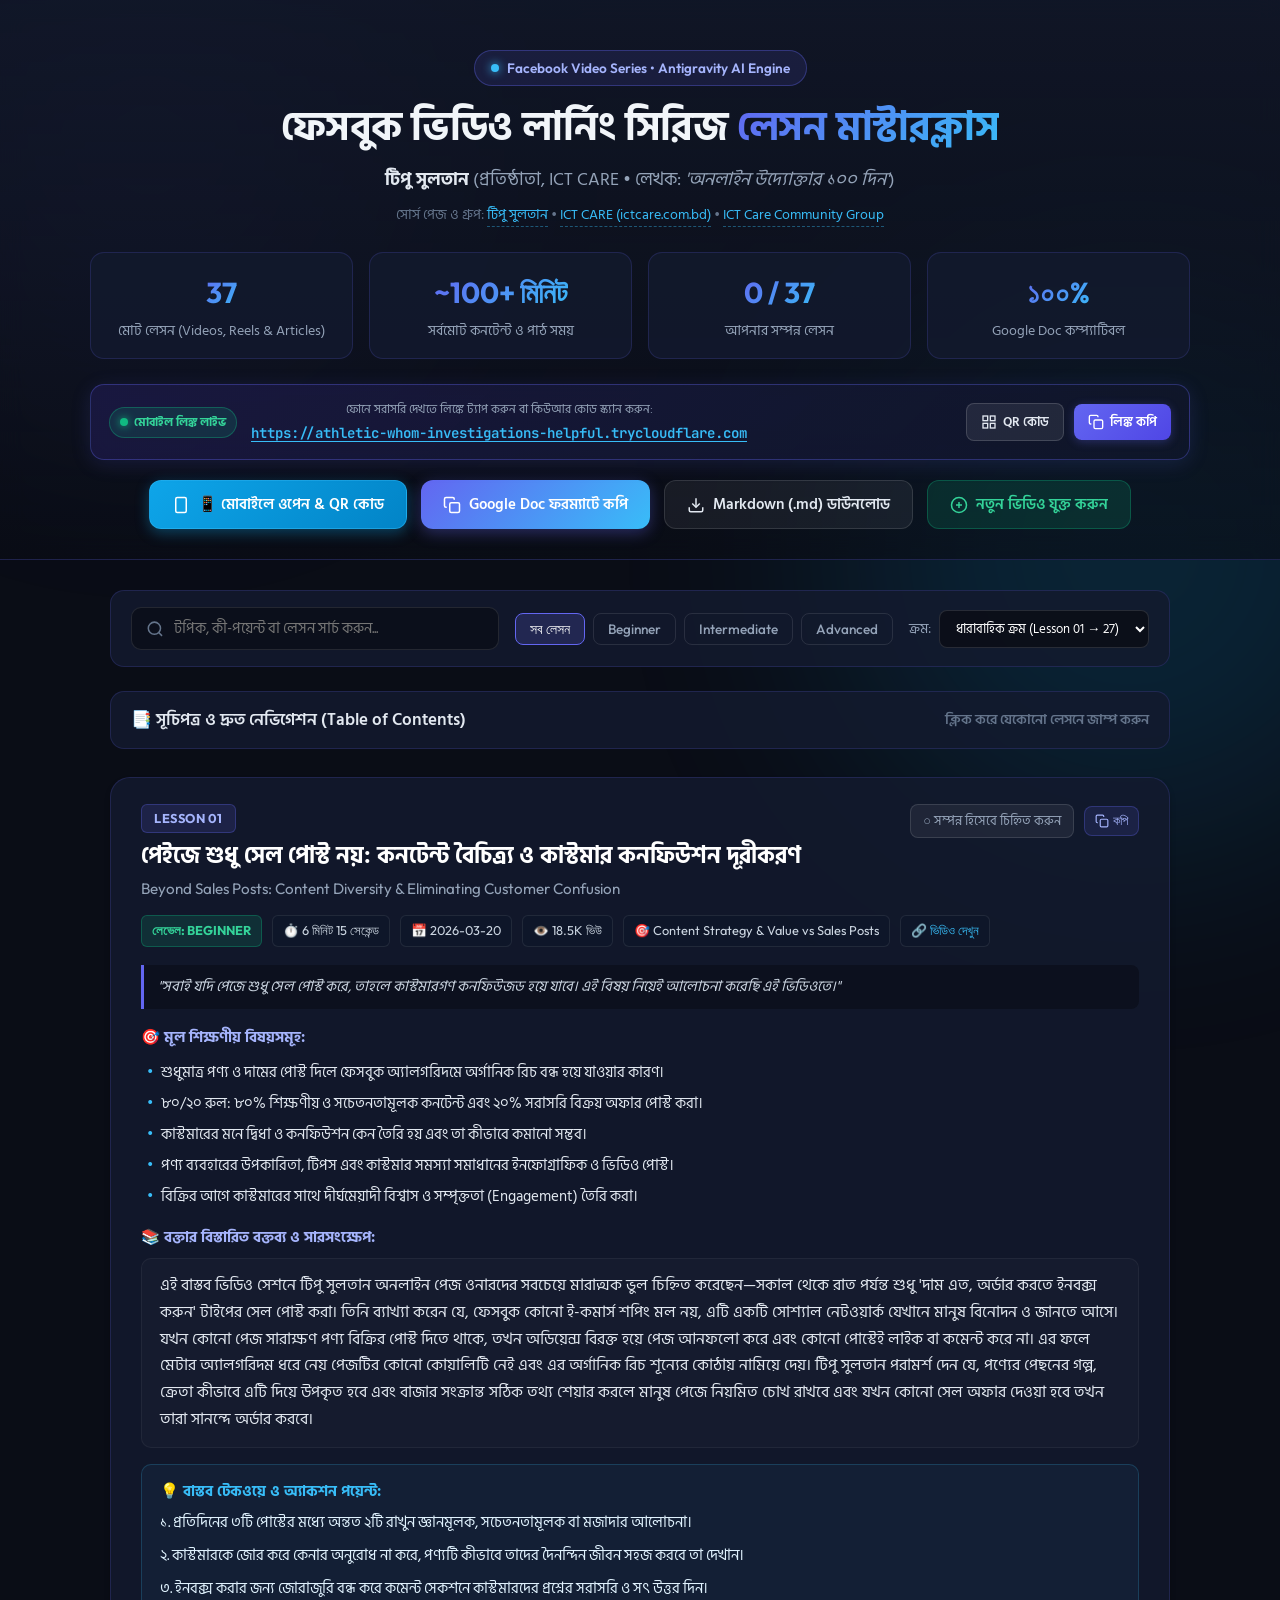
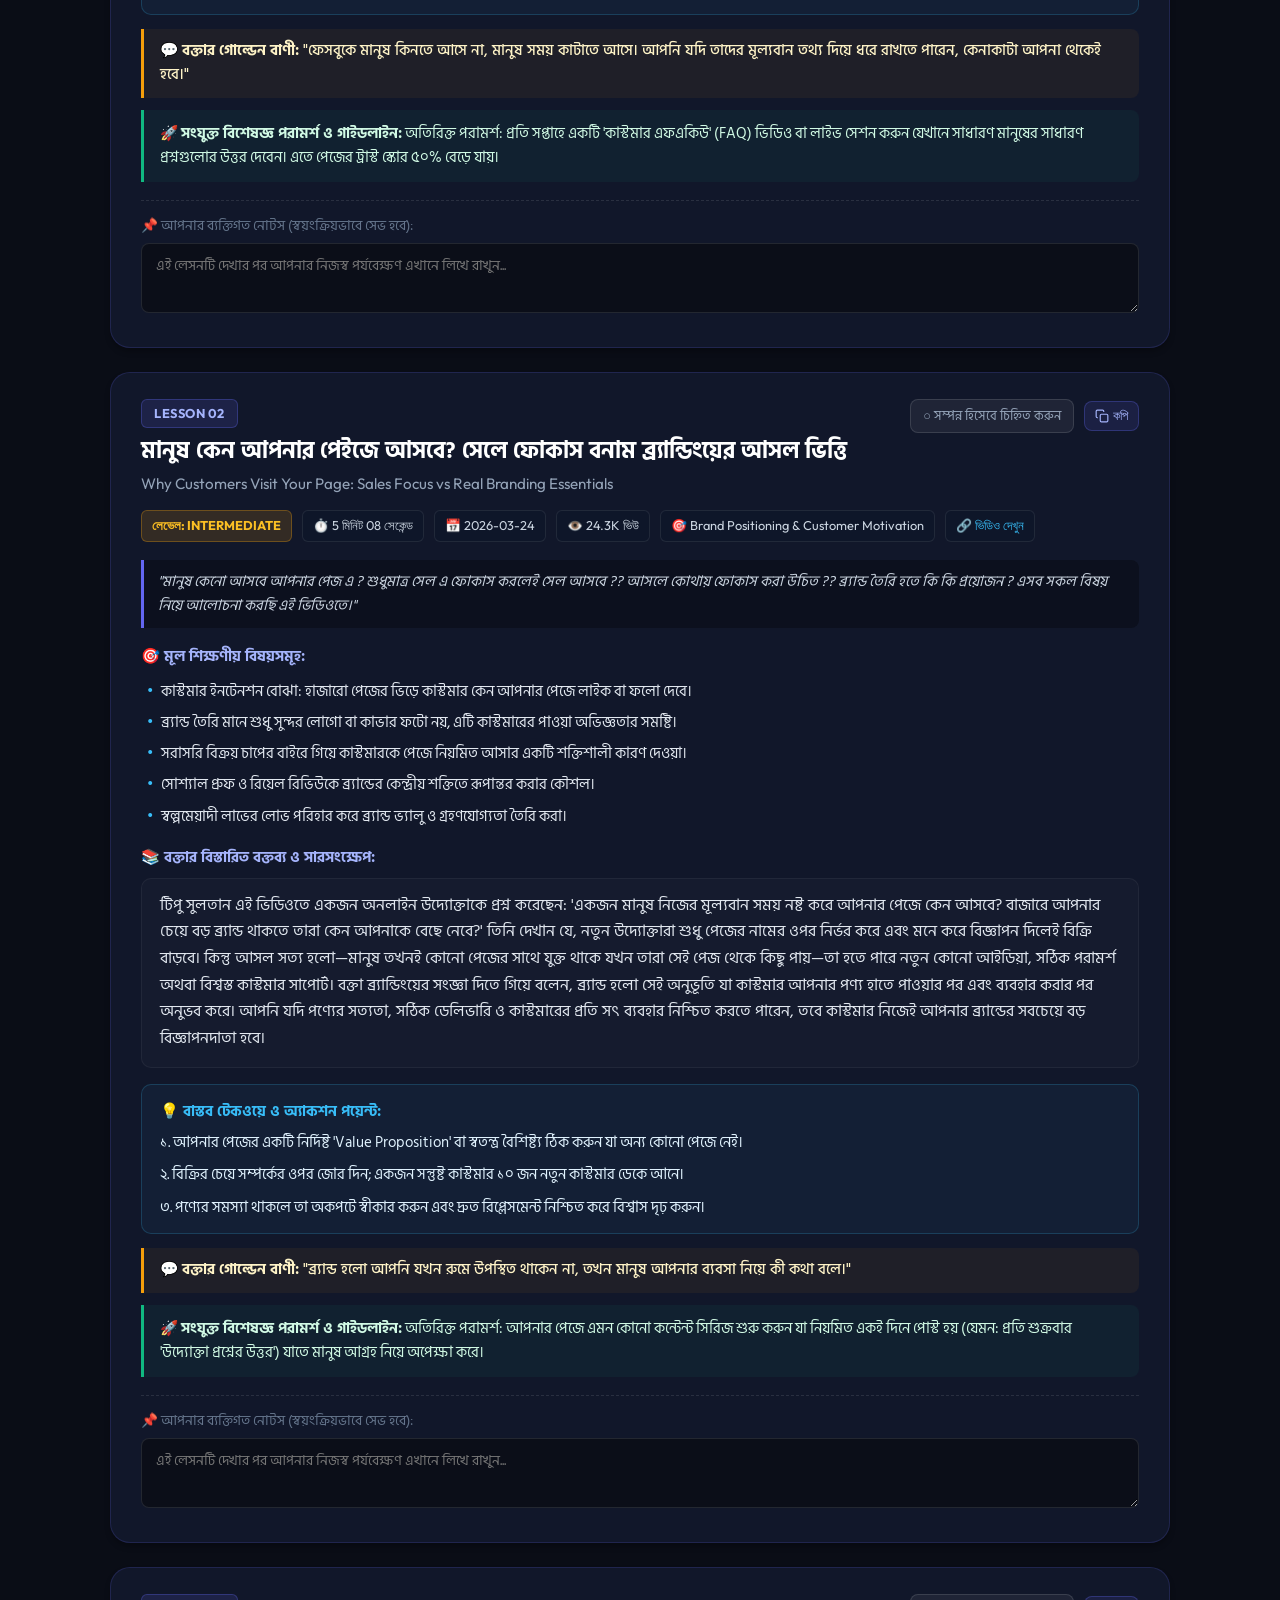
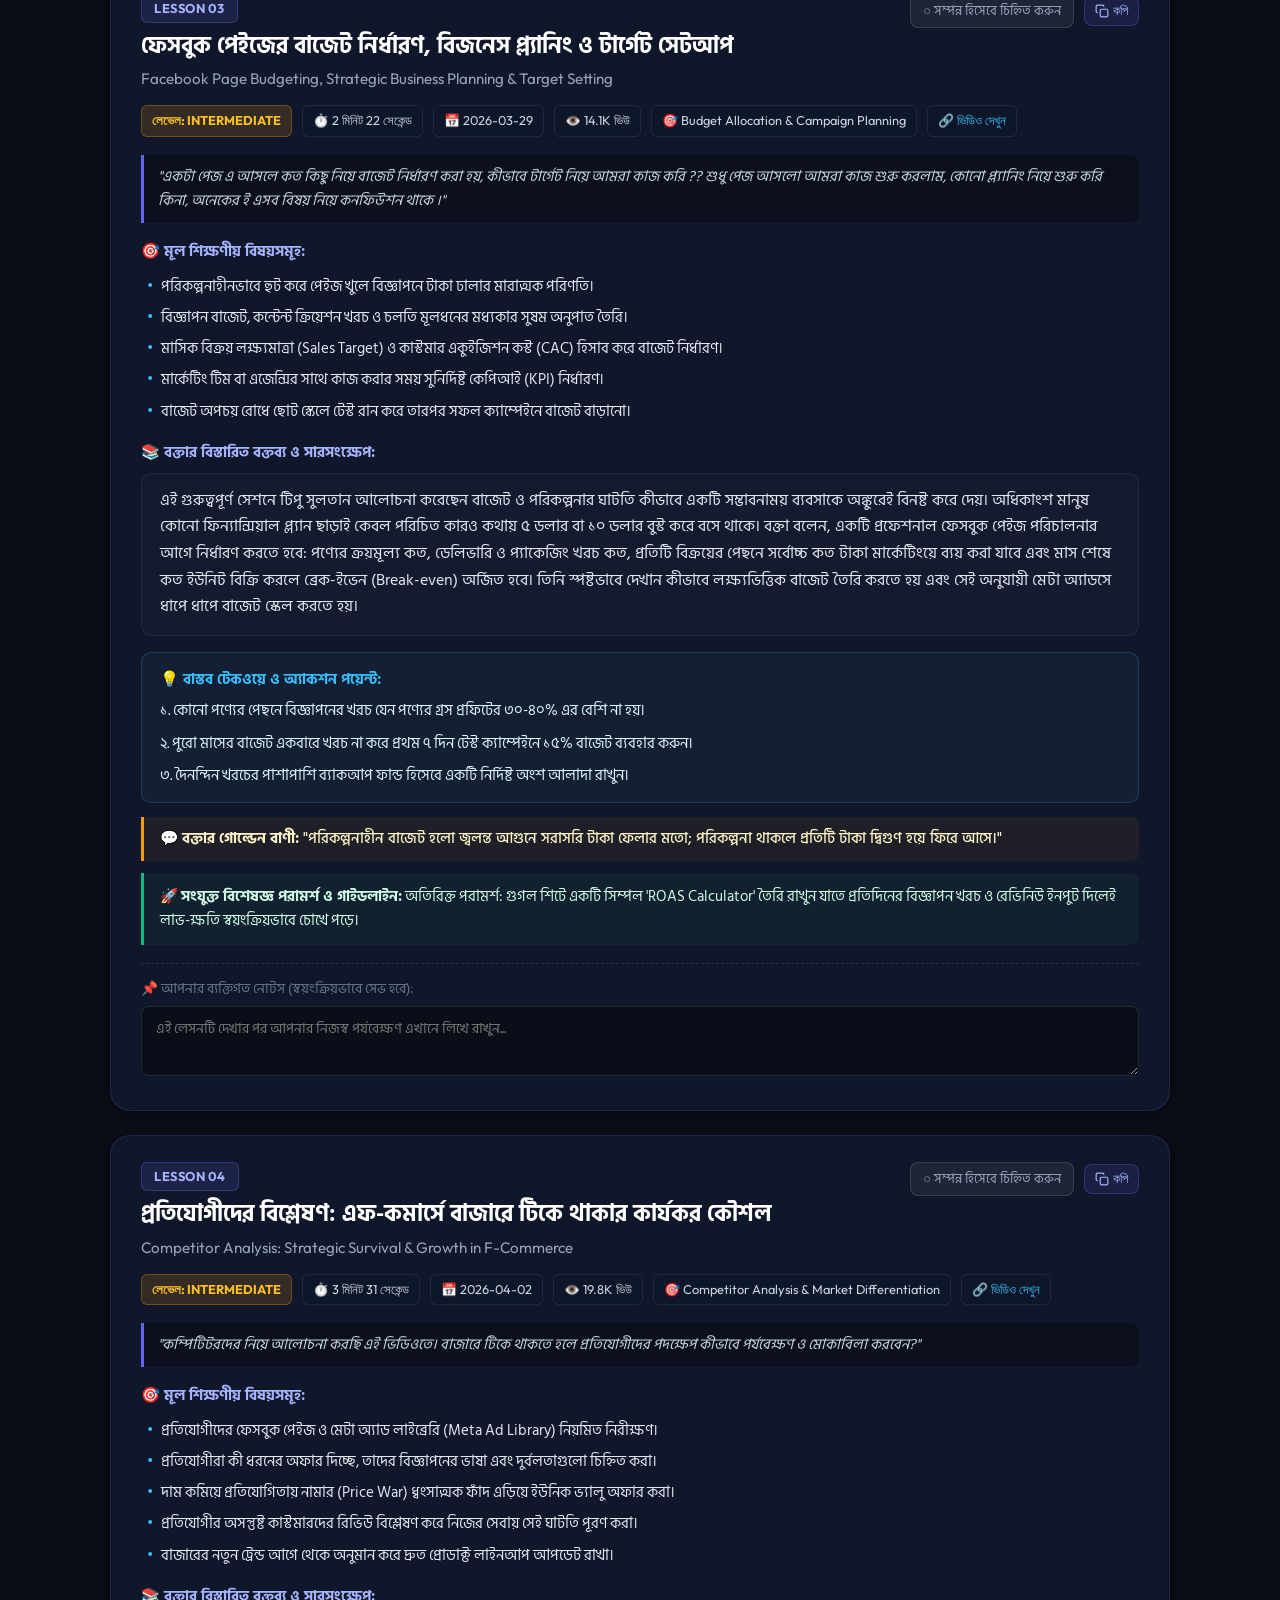
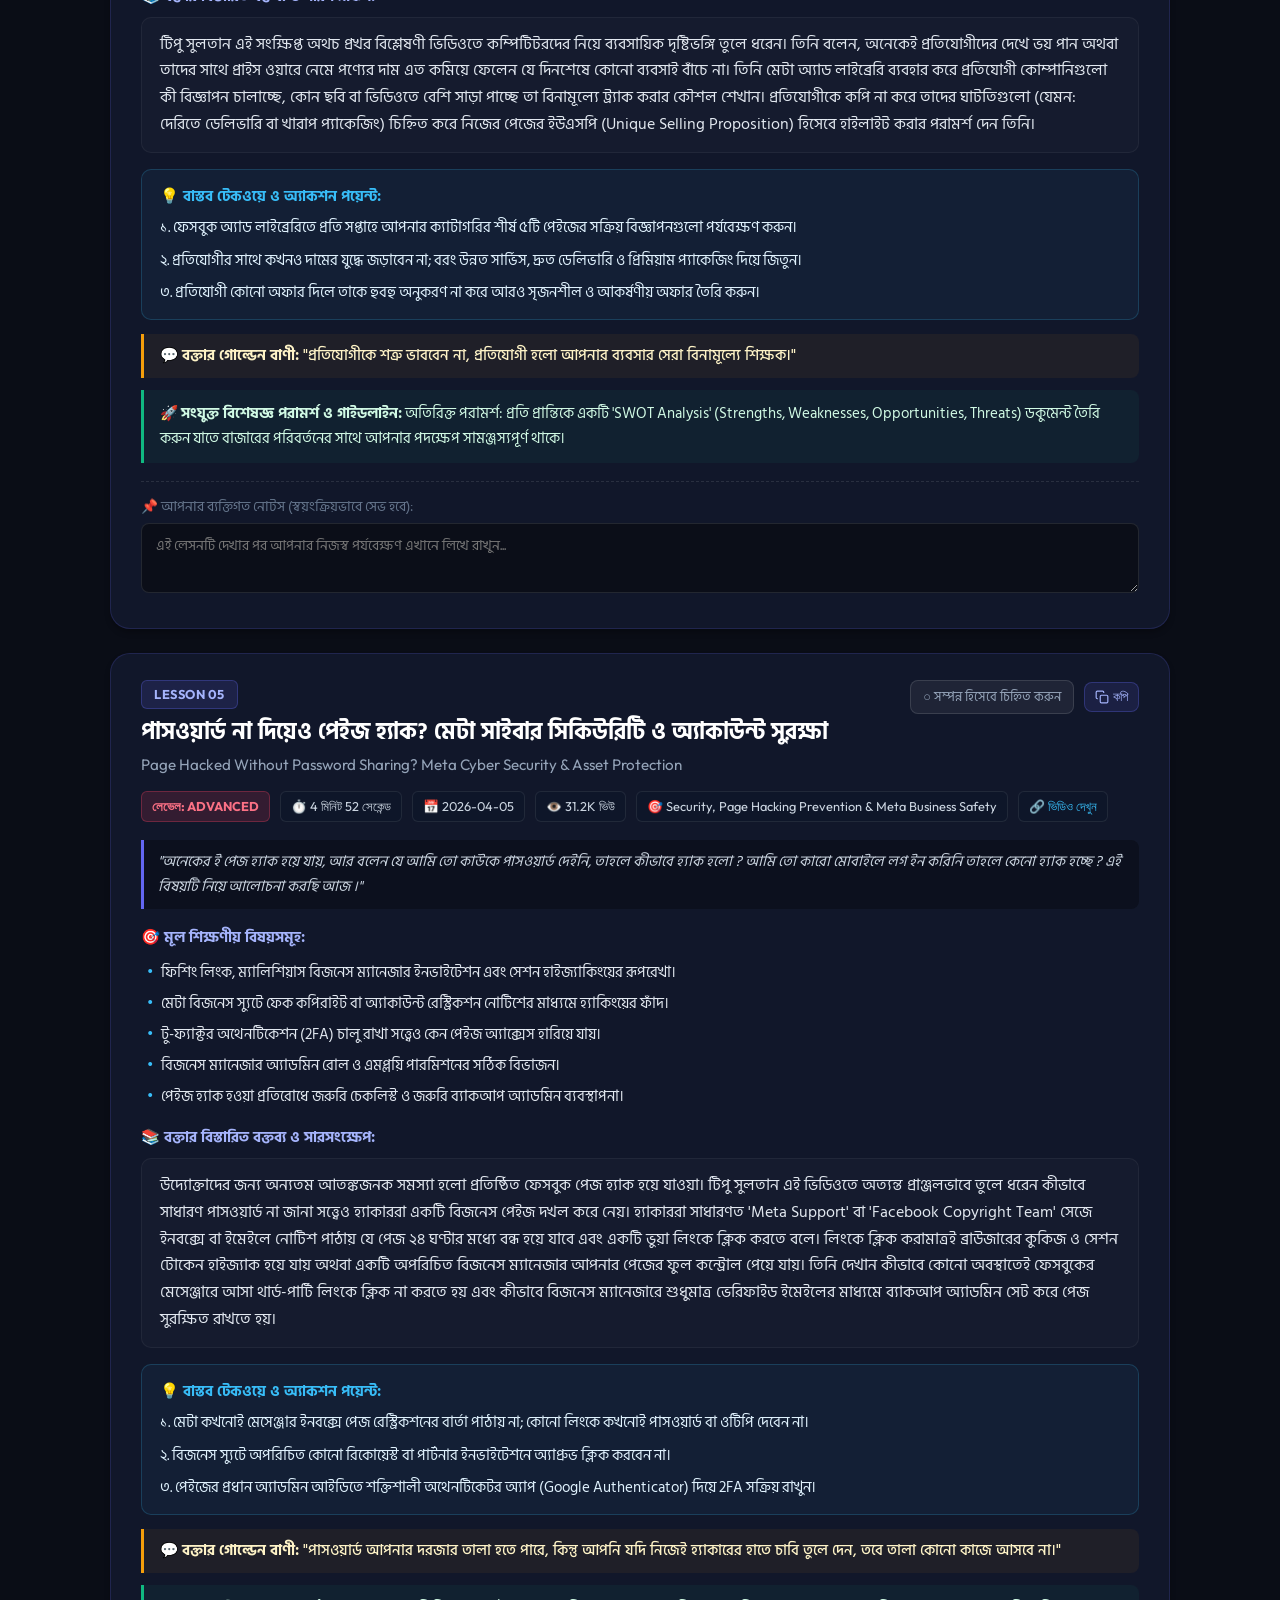
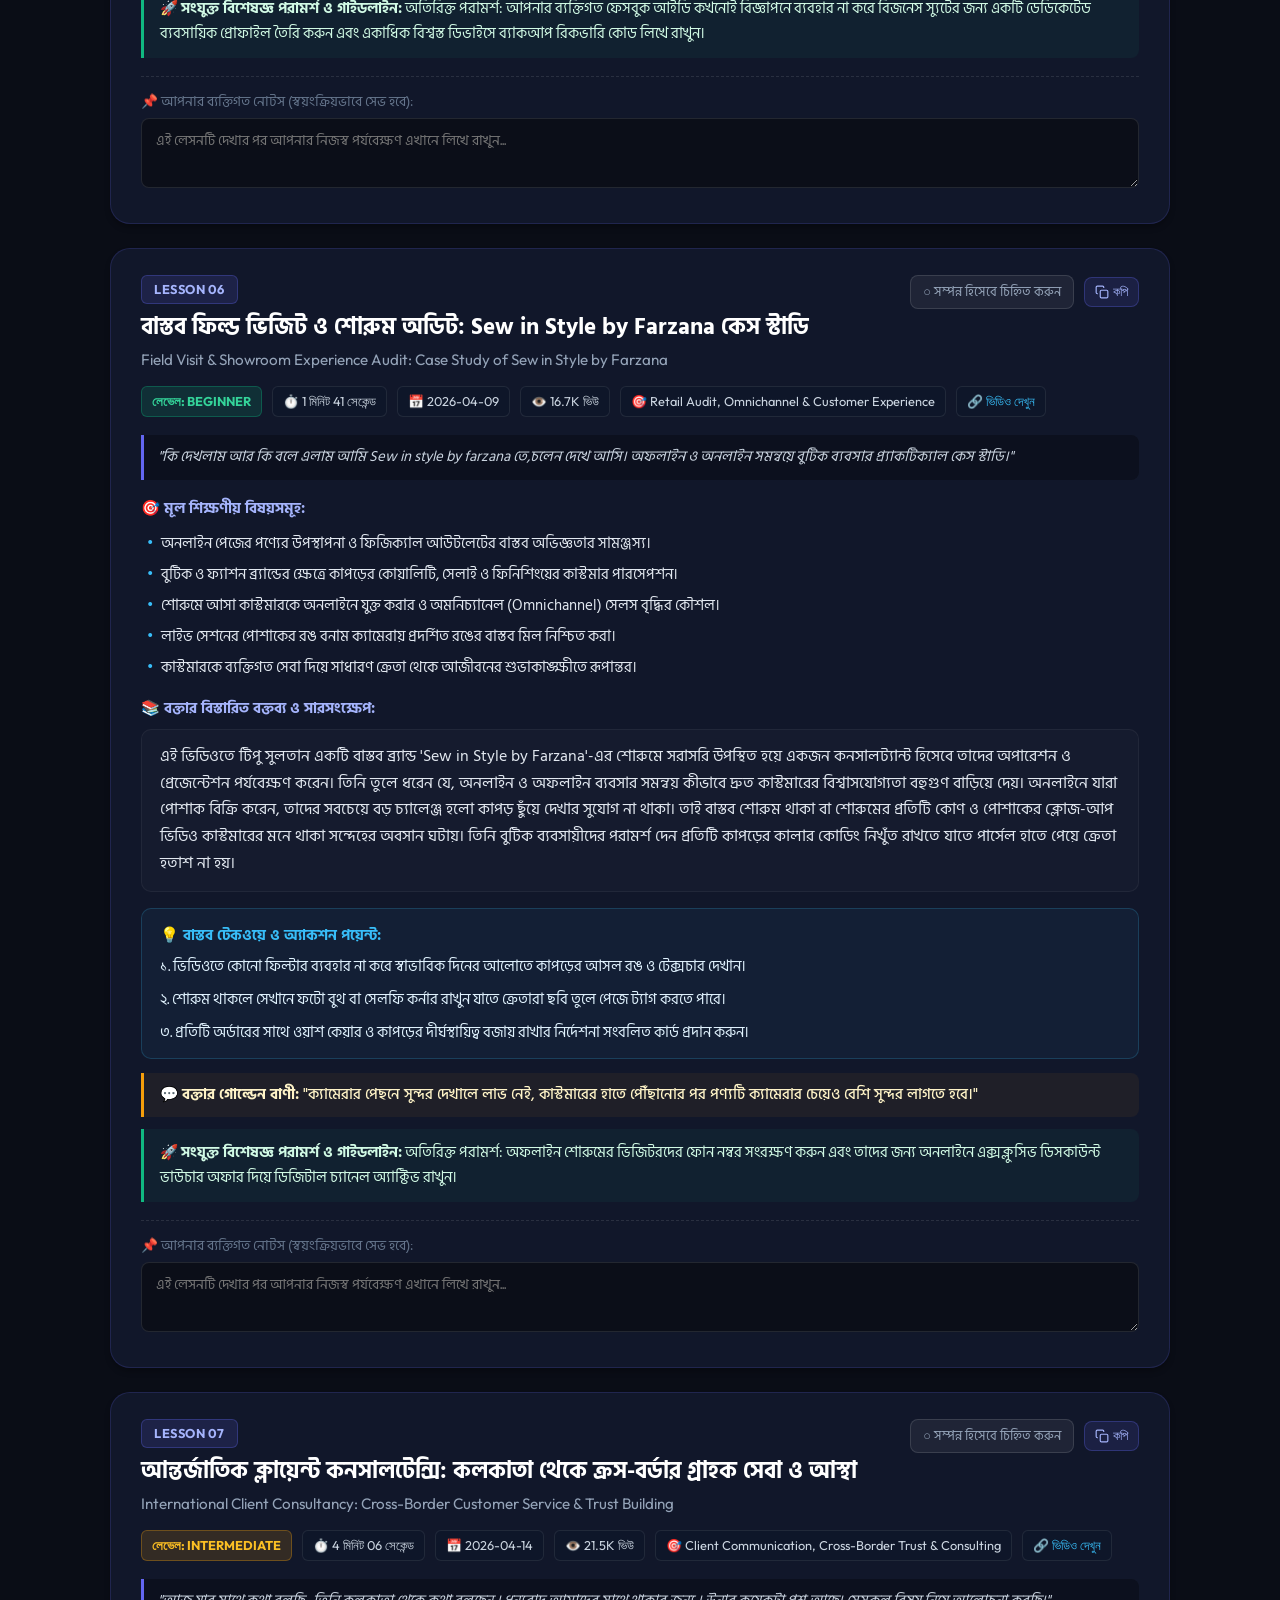
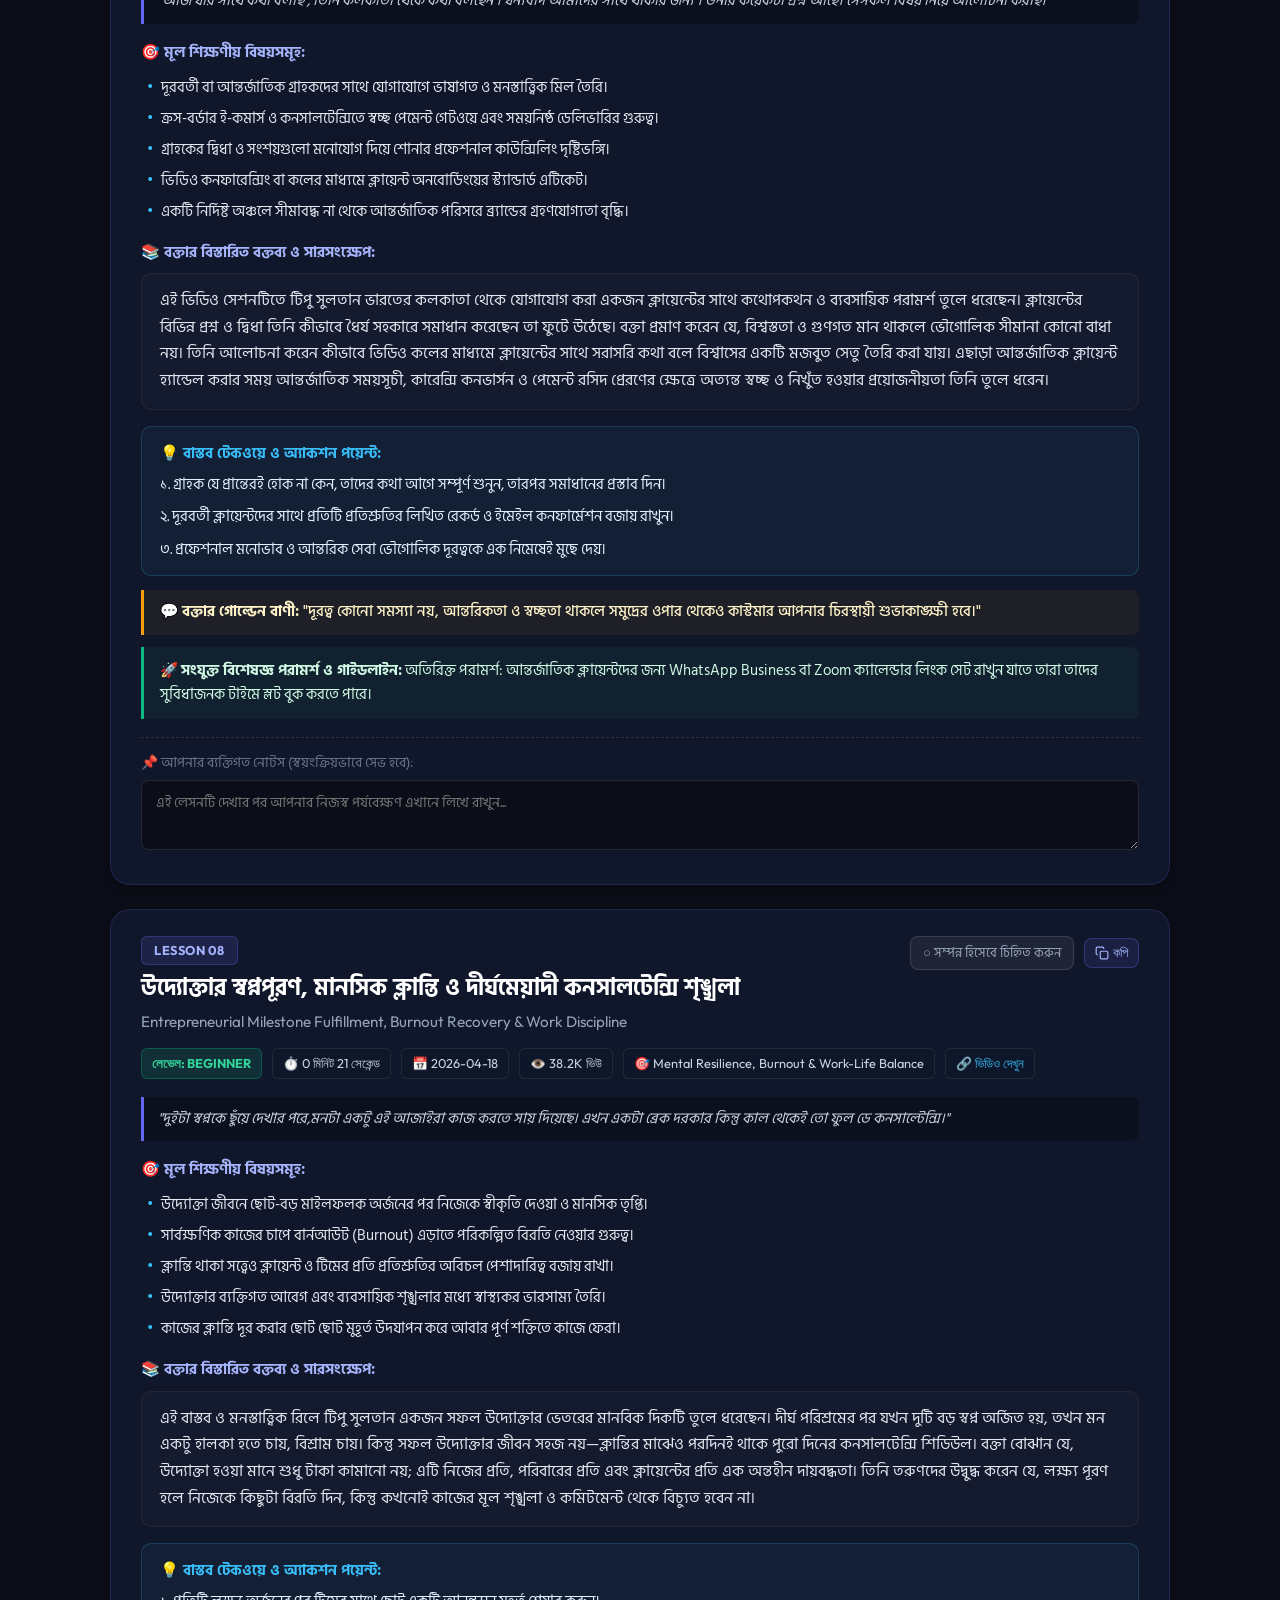
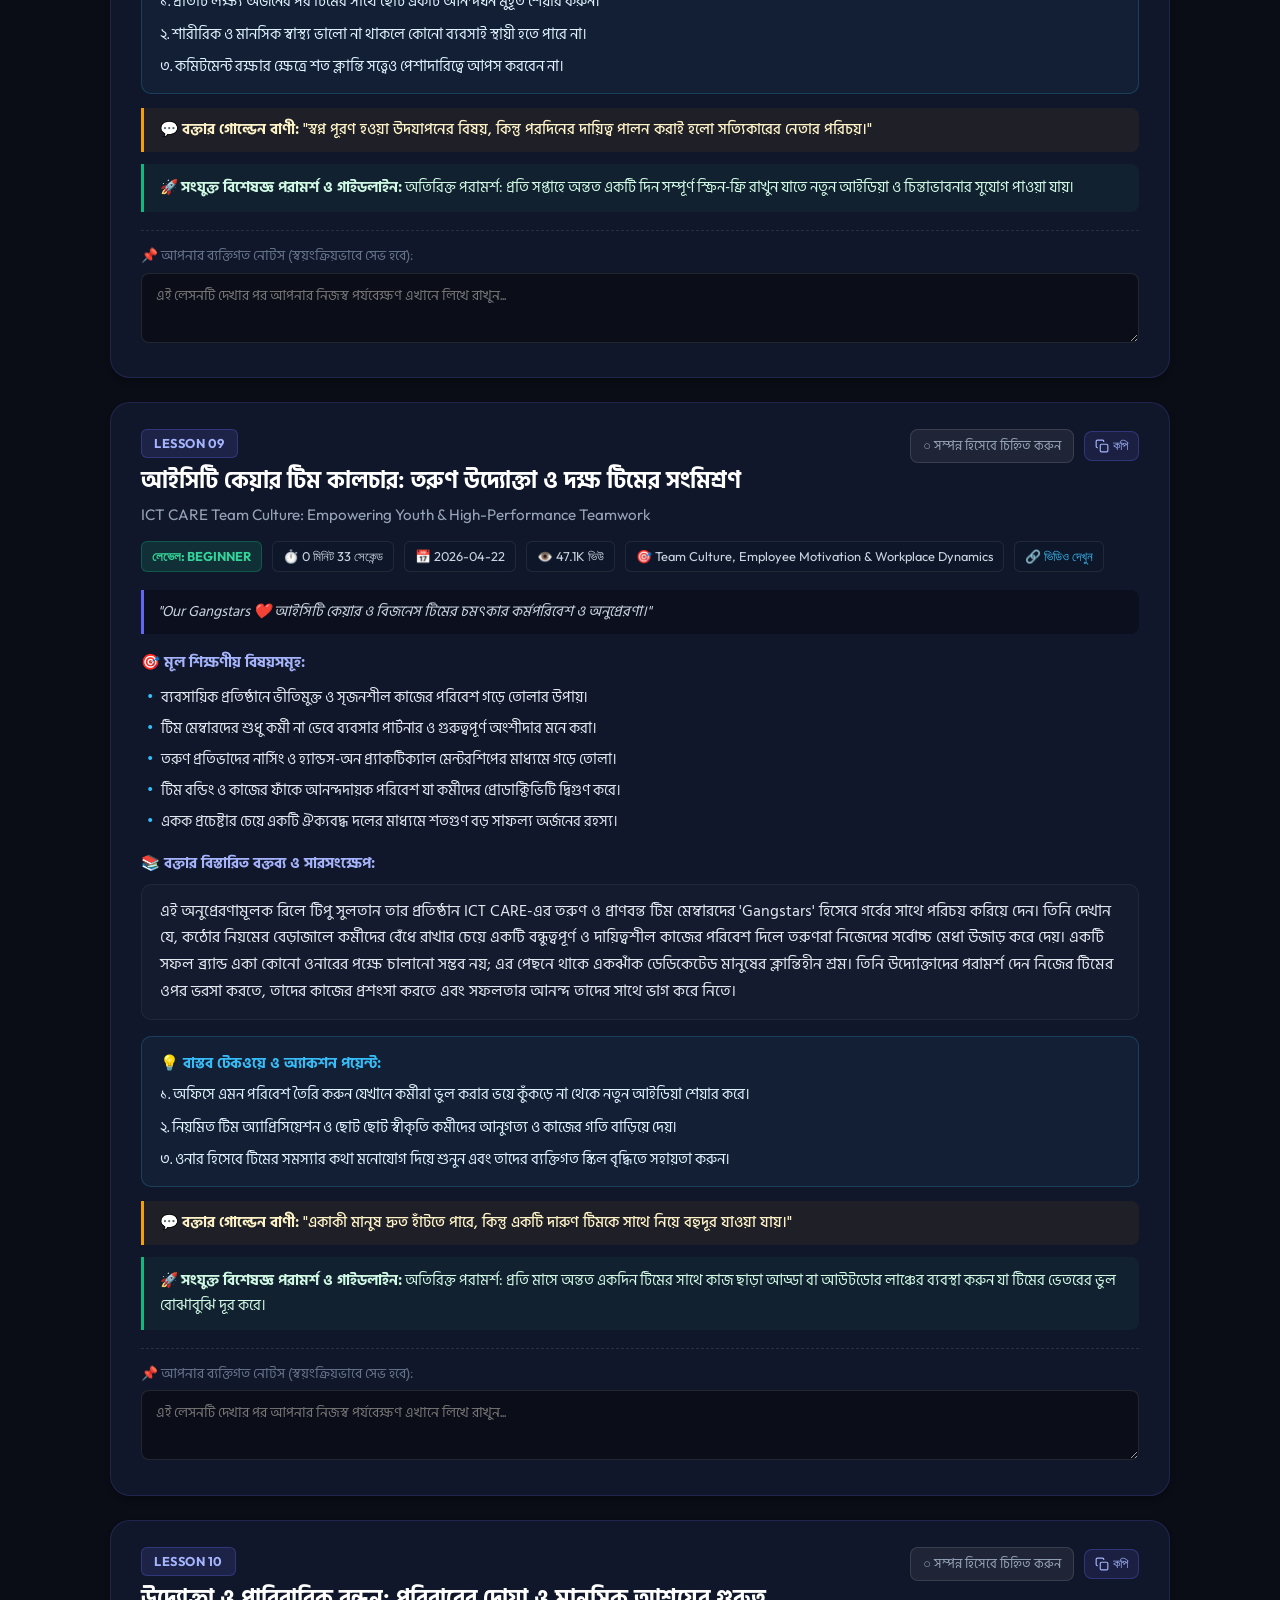
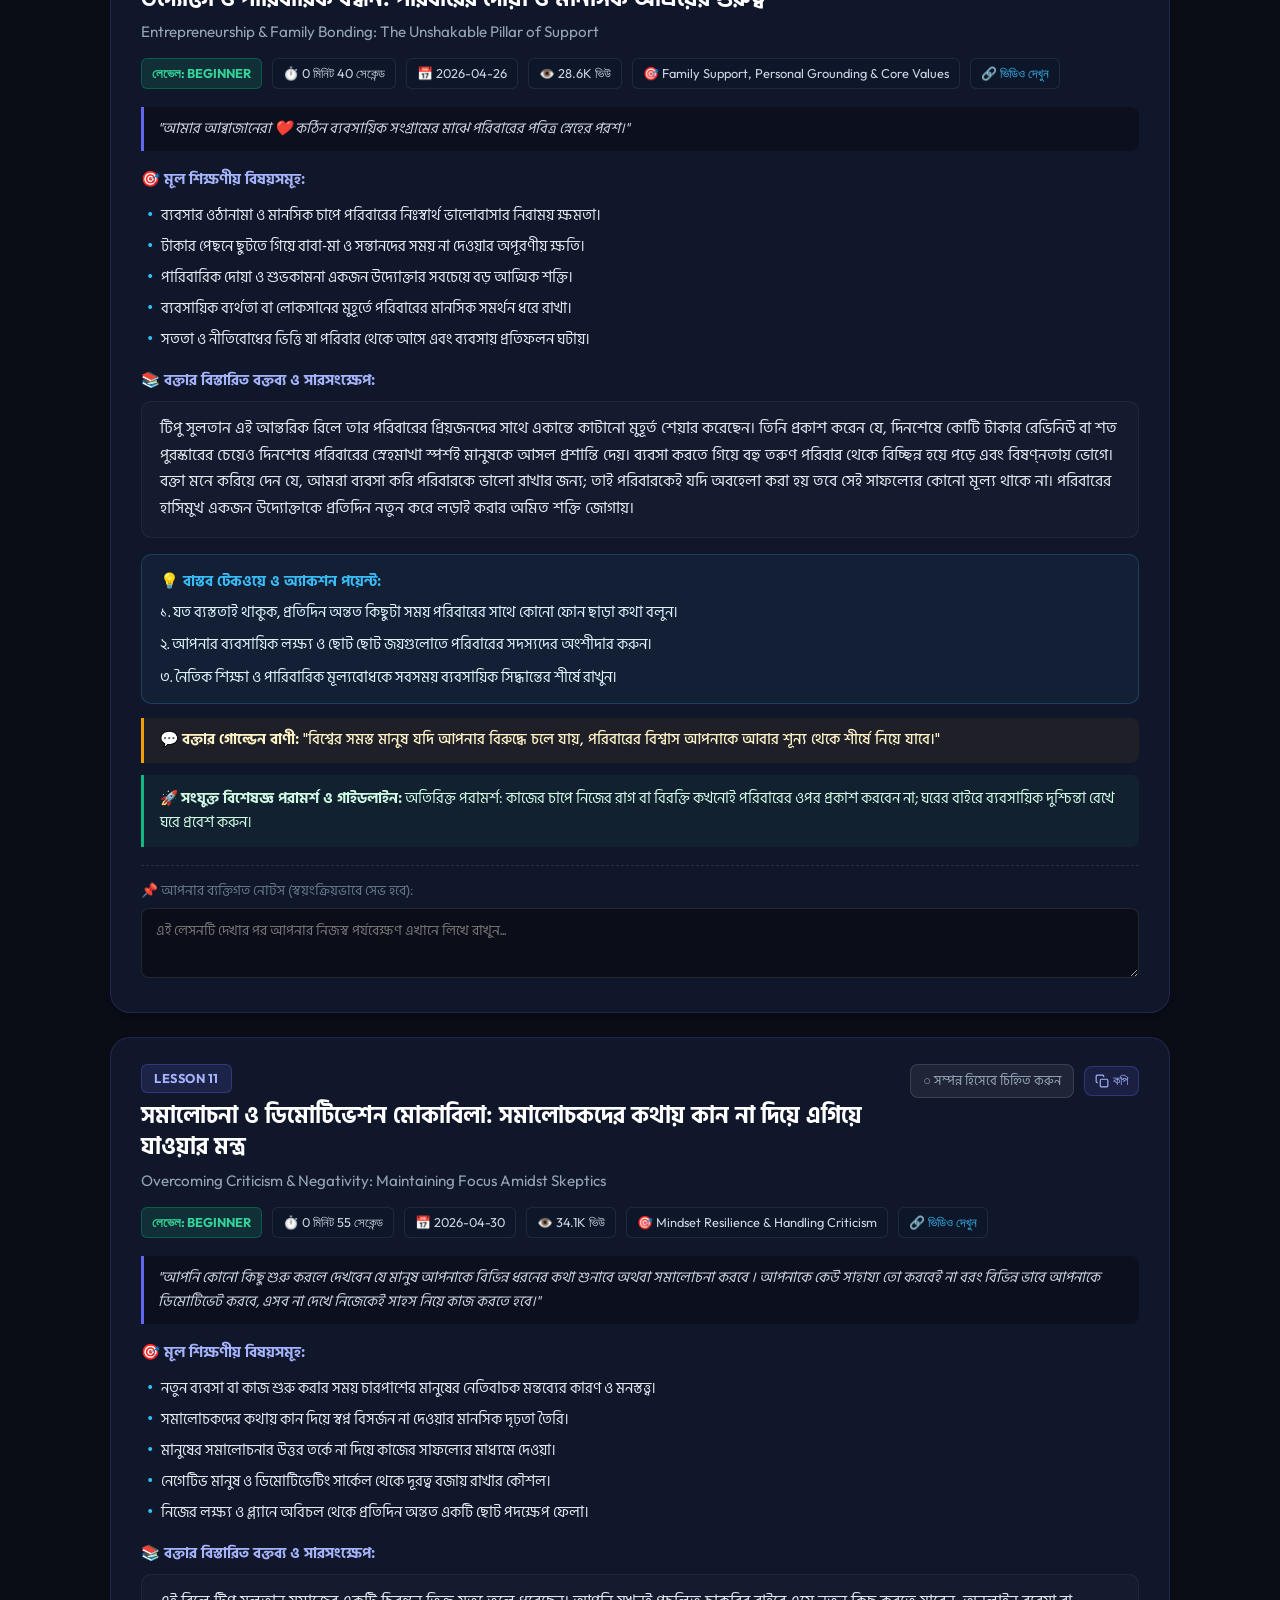
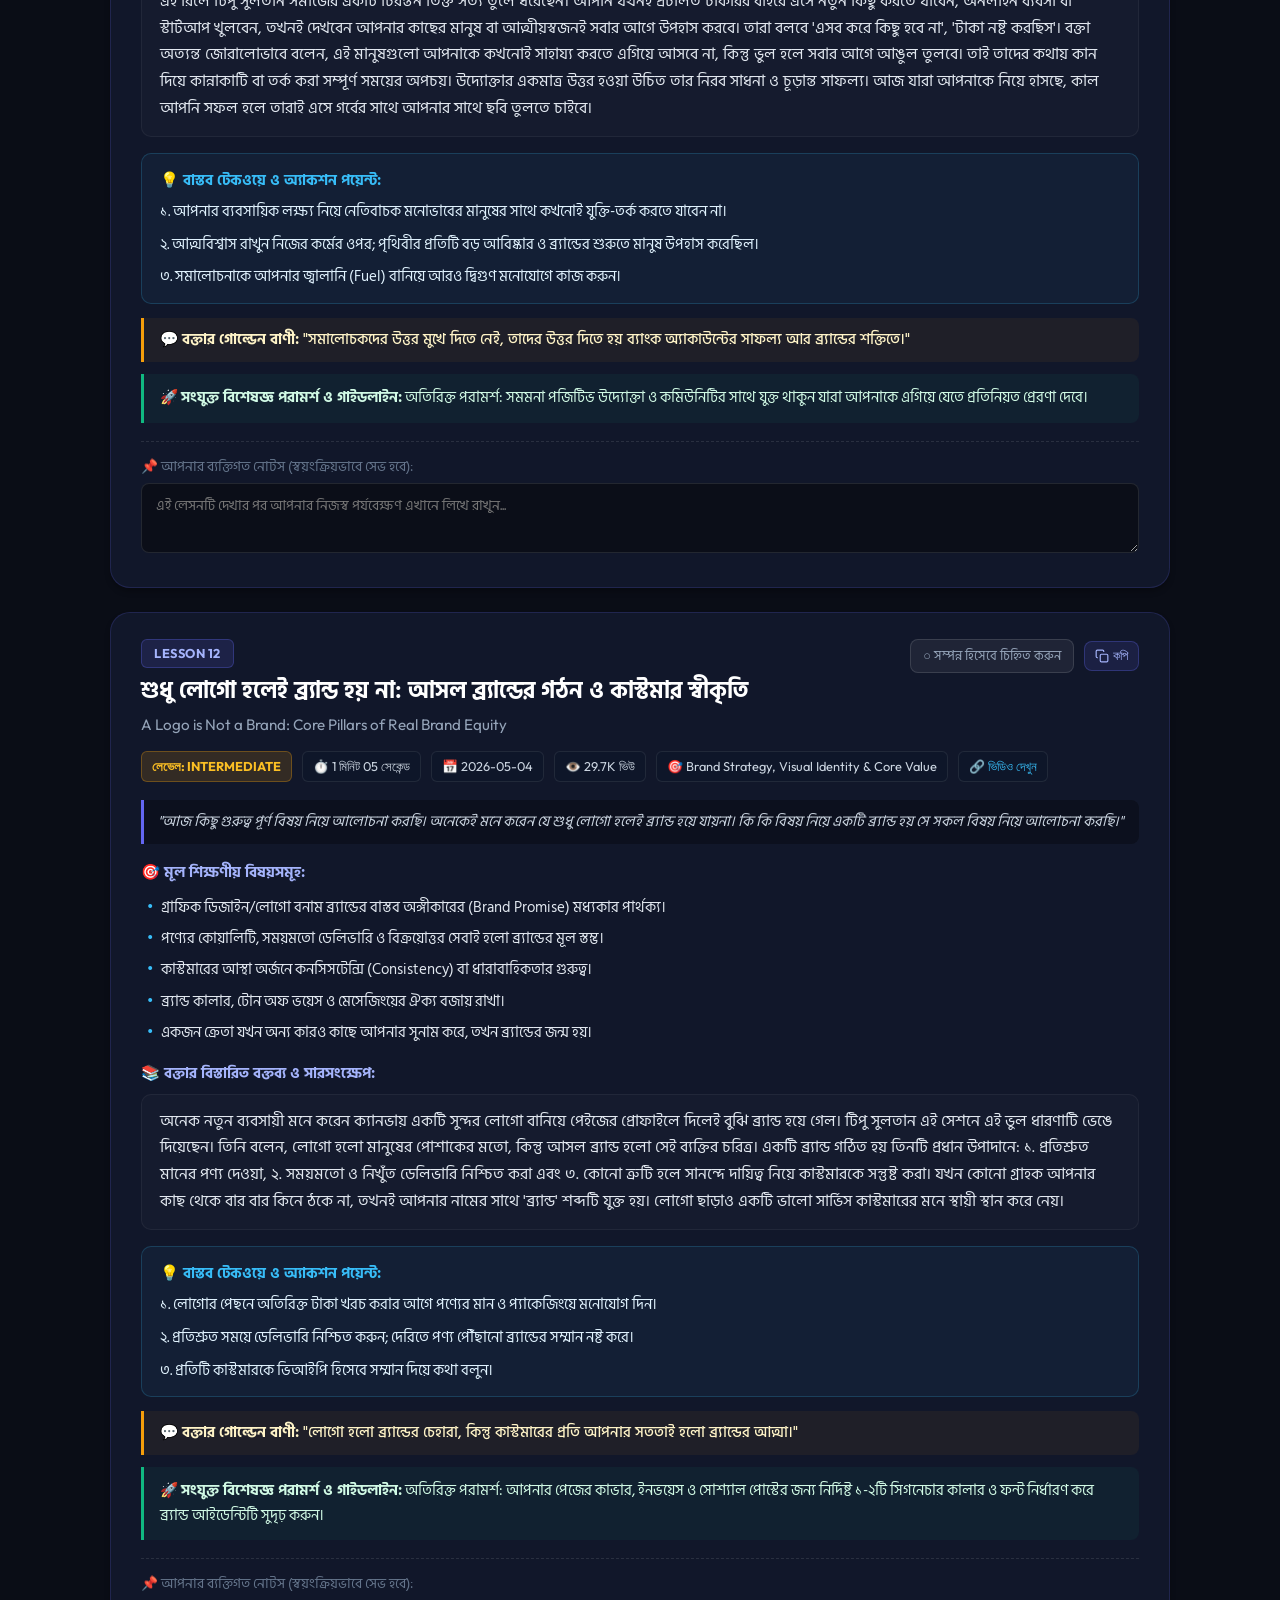
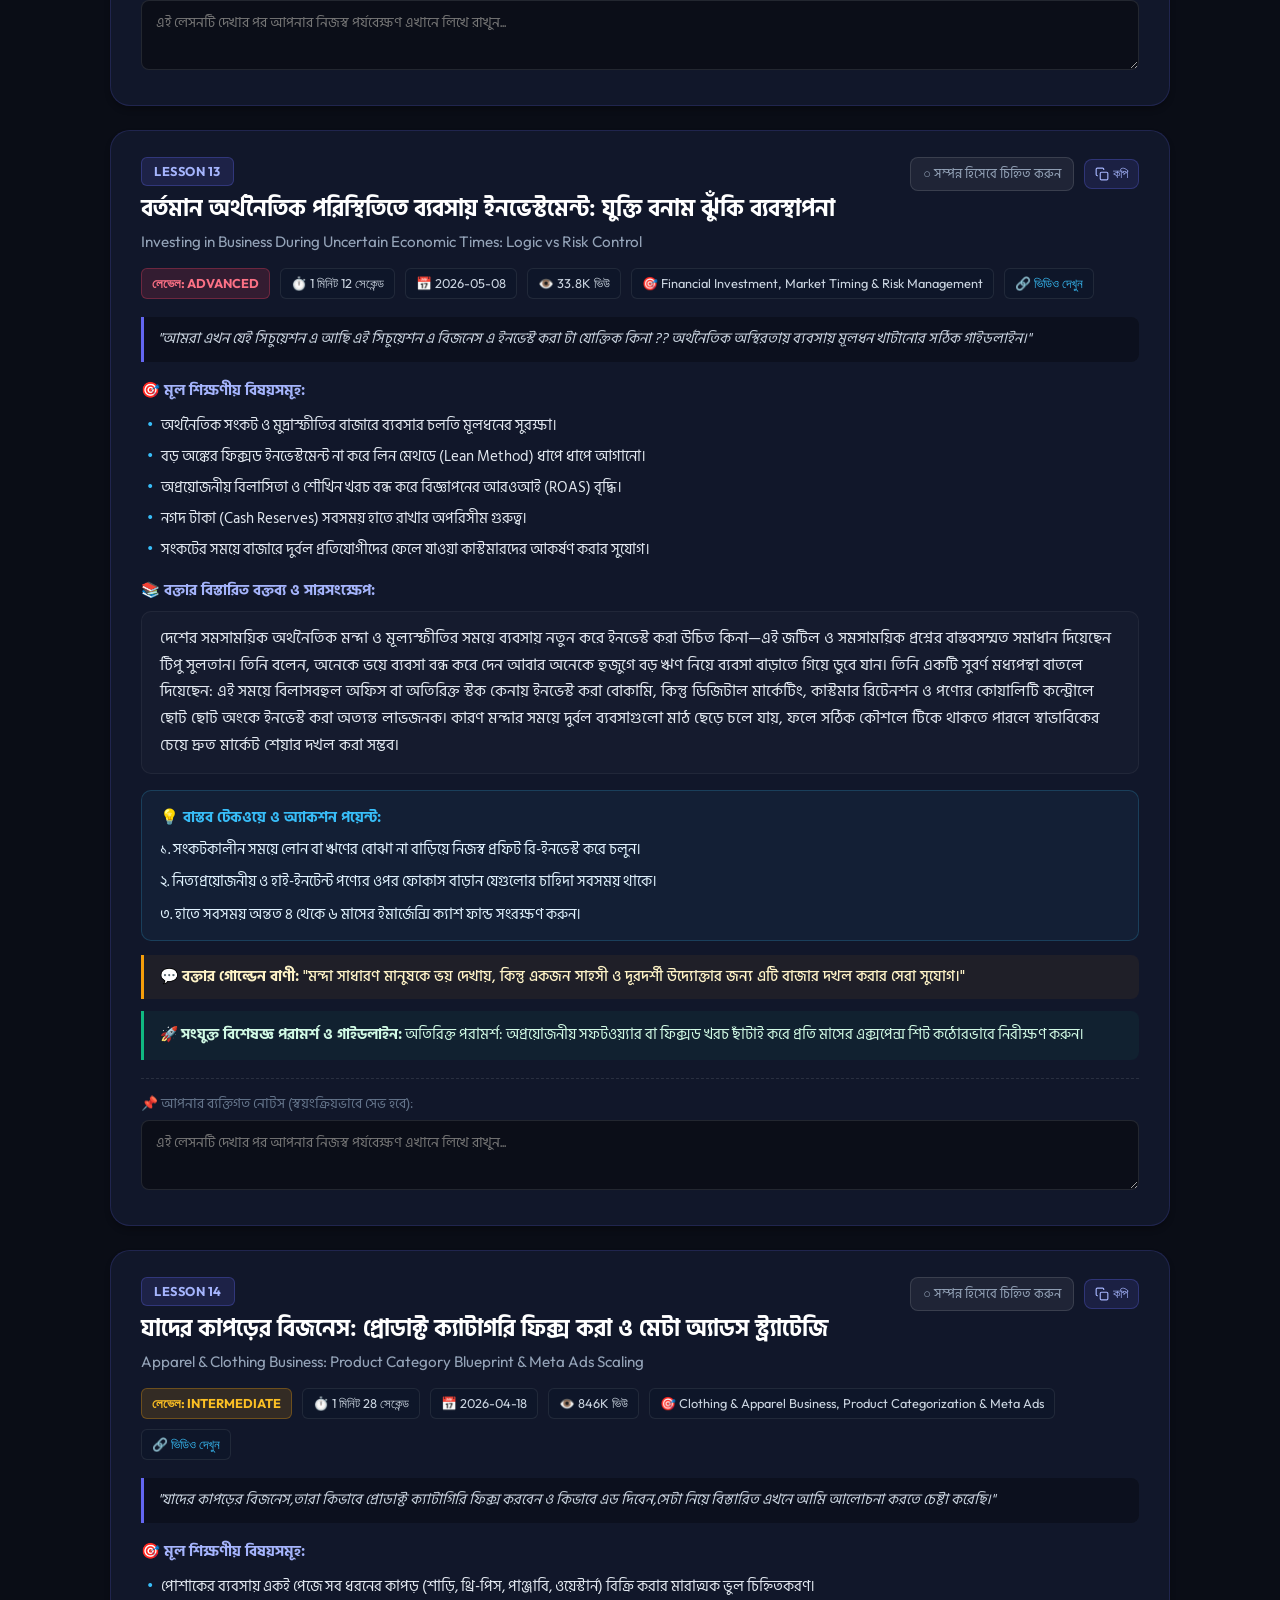
==== index.html @ 5d400c5e "feat: complete Facebook video educational lessons platform with web viewer and Google Docs exporter" ====
<!DOCTYPE html>
<html lang="bn">
<head>
  <meta charset="UTF-8">
  <meta name="viewport" content="width=device-width, initial-scale=1.0">
  <title>Facebook Video to Educational Lessons Dashboard</title>
  <meta http-equiv="refresh" content="0; url=web_viewer/">
  <script>
    window.location.replace("web_viewer/");
  </script>
  <style>
    body {
      background-color: #0b0f19;
      color: #94a3b8;
      font-family: -apple-system, BlinkMacSystemFont, 'Segoe UI', Roboto, Helvetica, Arial, sans-serif;
      display: flex;
      align-items: center;
      justify-content: center;
      height: 100vh;
      margin: 0;
      text-align: center;
    }
    a {
      color: #6366f1;
      text-decoration: none;
      font-weight: bold;
    }
    a:hover {
      text-decoration: underline;
    }
    .loader {
      padding: 24px;
      border: 1px solid rgba(255, 255, 255, 0.1);
      border-radius: 12px;
      background: rgba(17, 24, 39, 0.7);
      backdrop-filter: blur(10px);
    }
  </style>
</head>
<body>
  <div class="loader">
    <h2>Facebook Video to Educational Lessons</h2>
    <p>Loading dashboard... If you are not redirected automatically, <a href="web_viewer/">click here</a>.</p>
  </div>
</body>
</html>
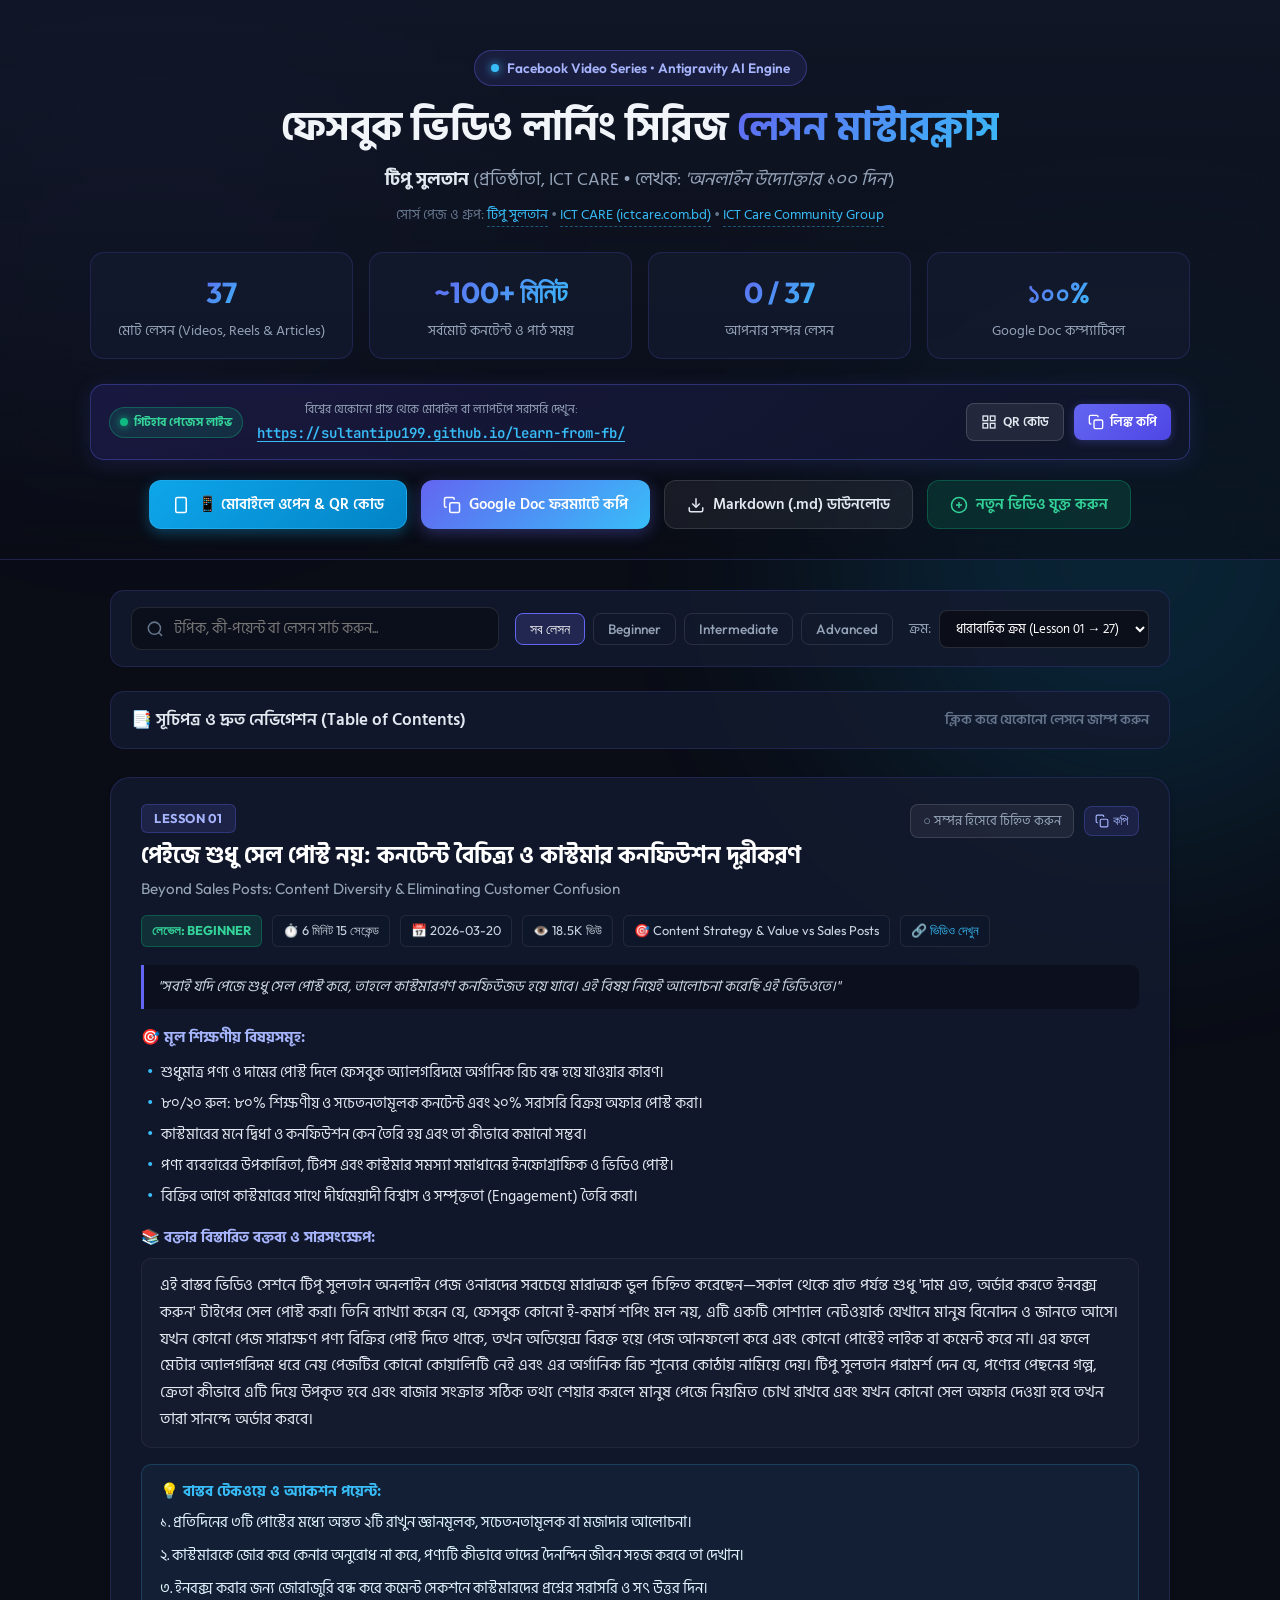
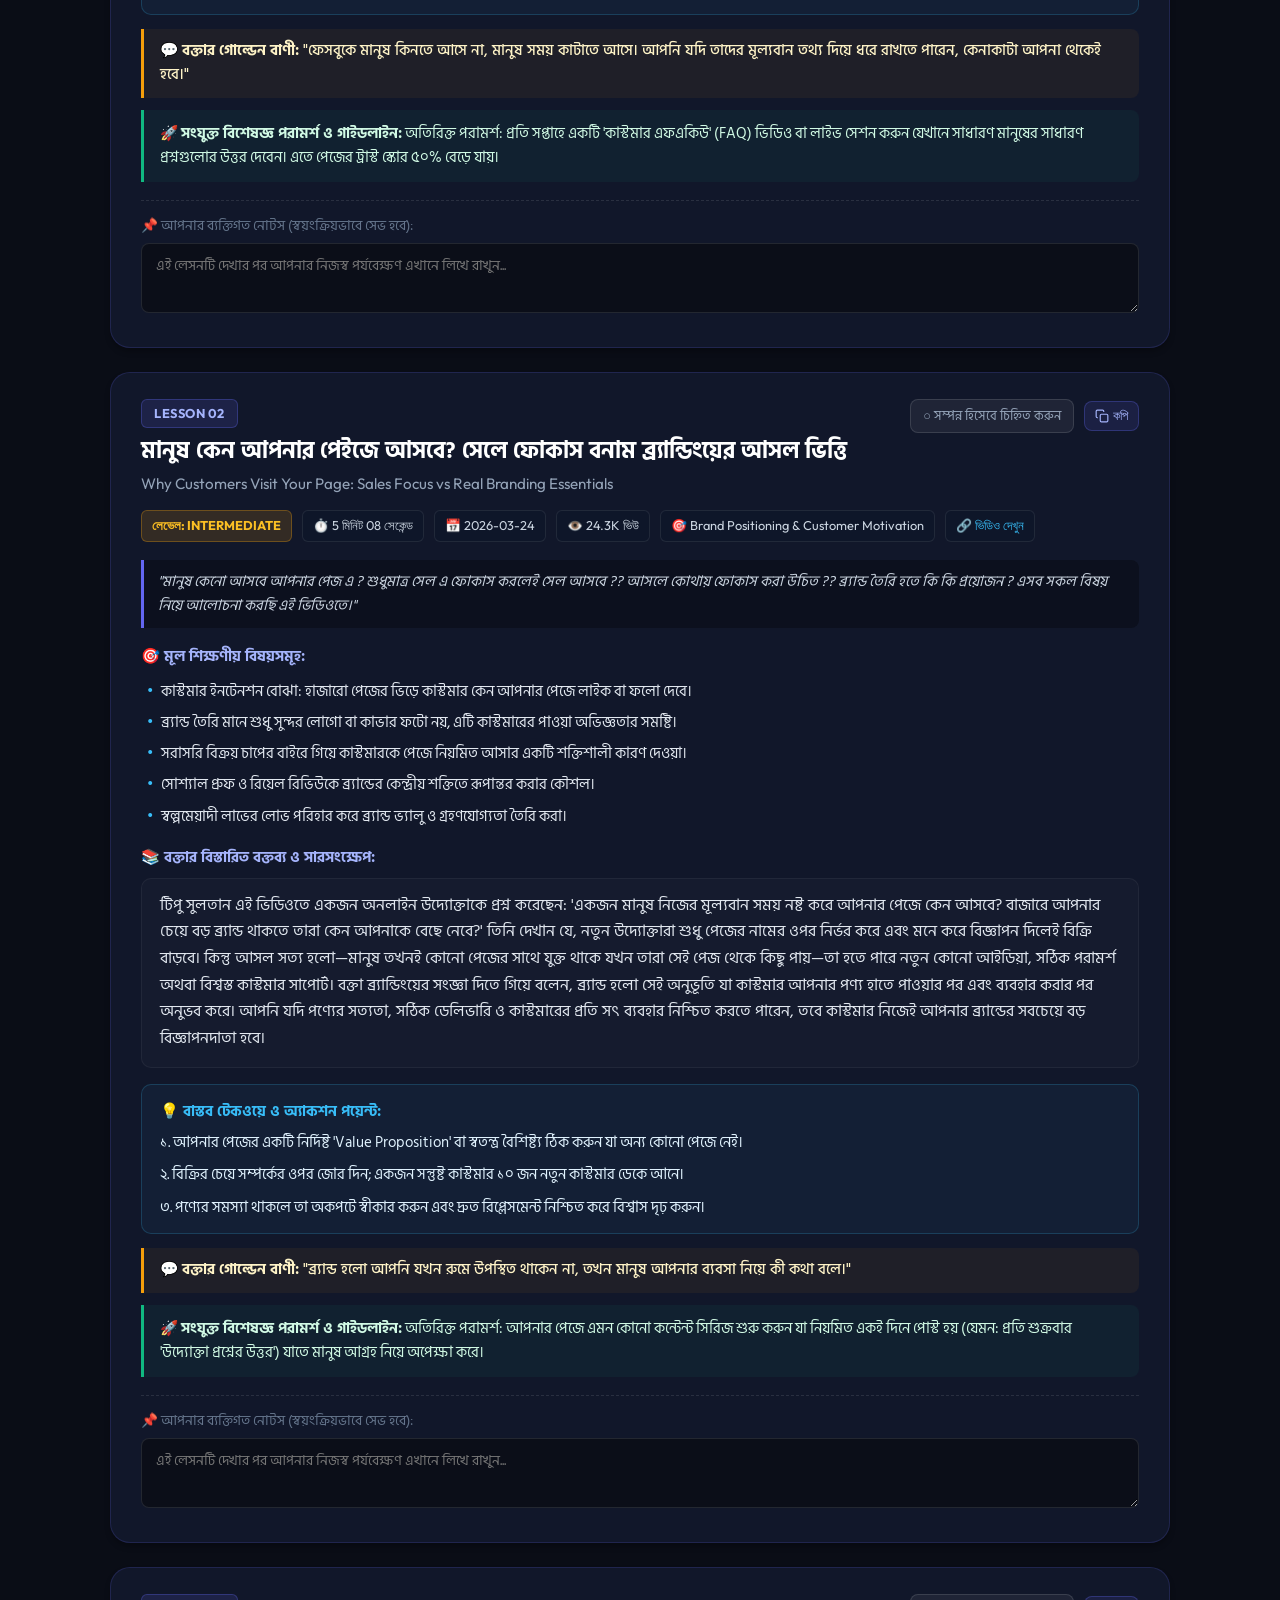
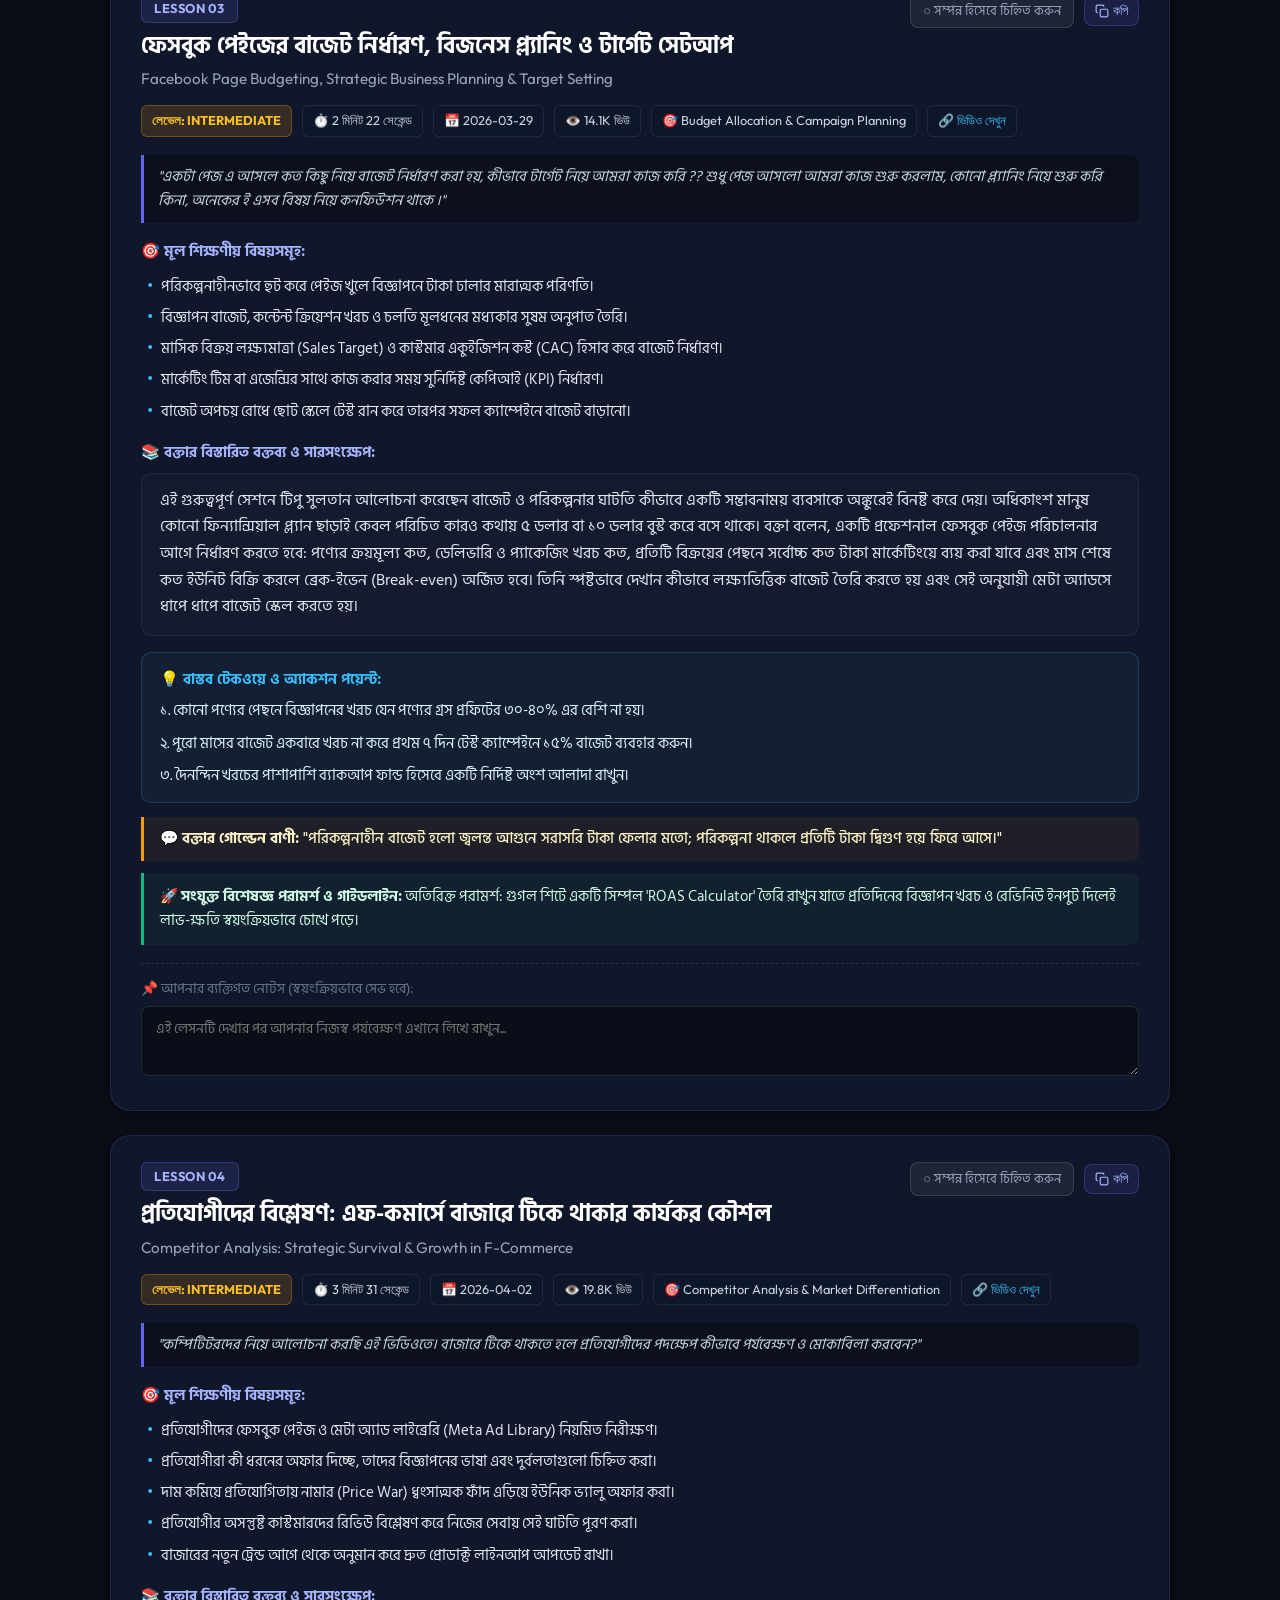
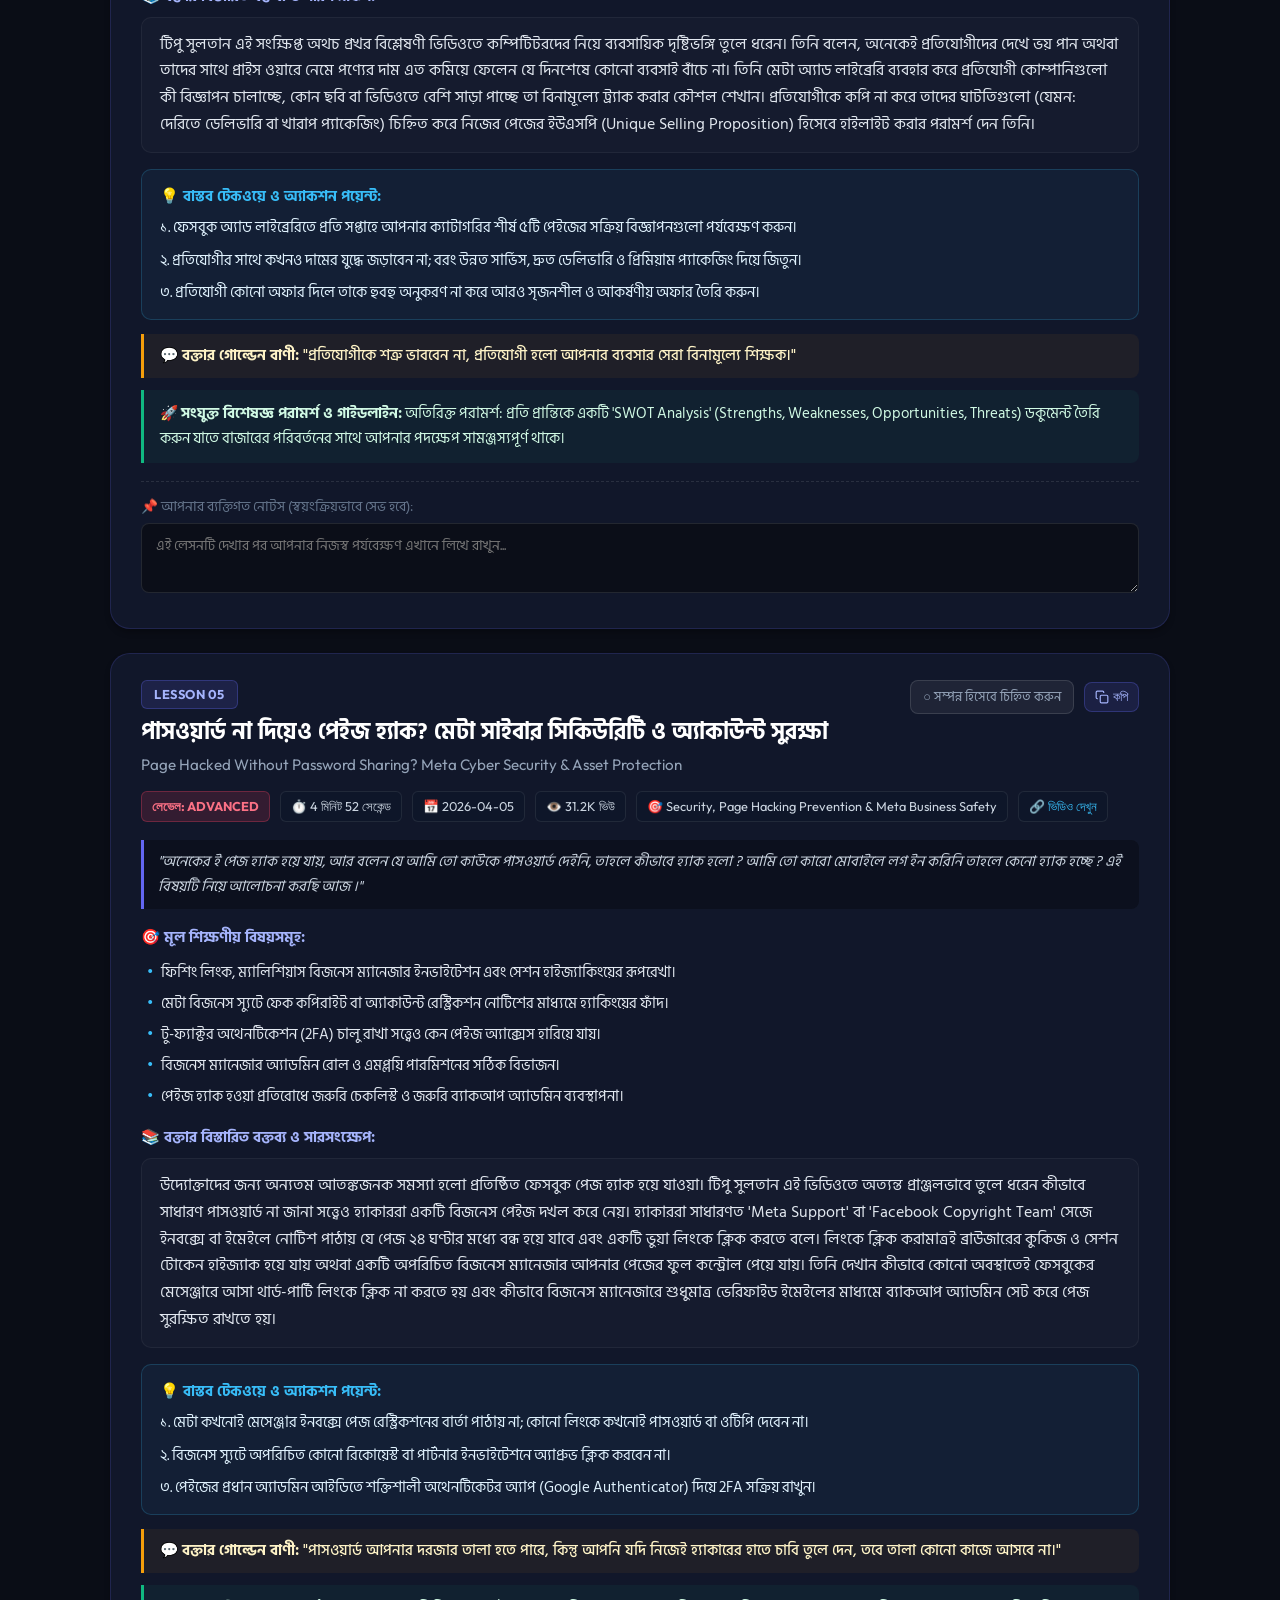
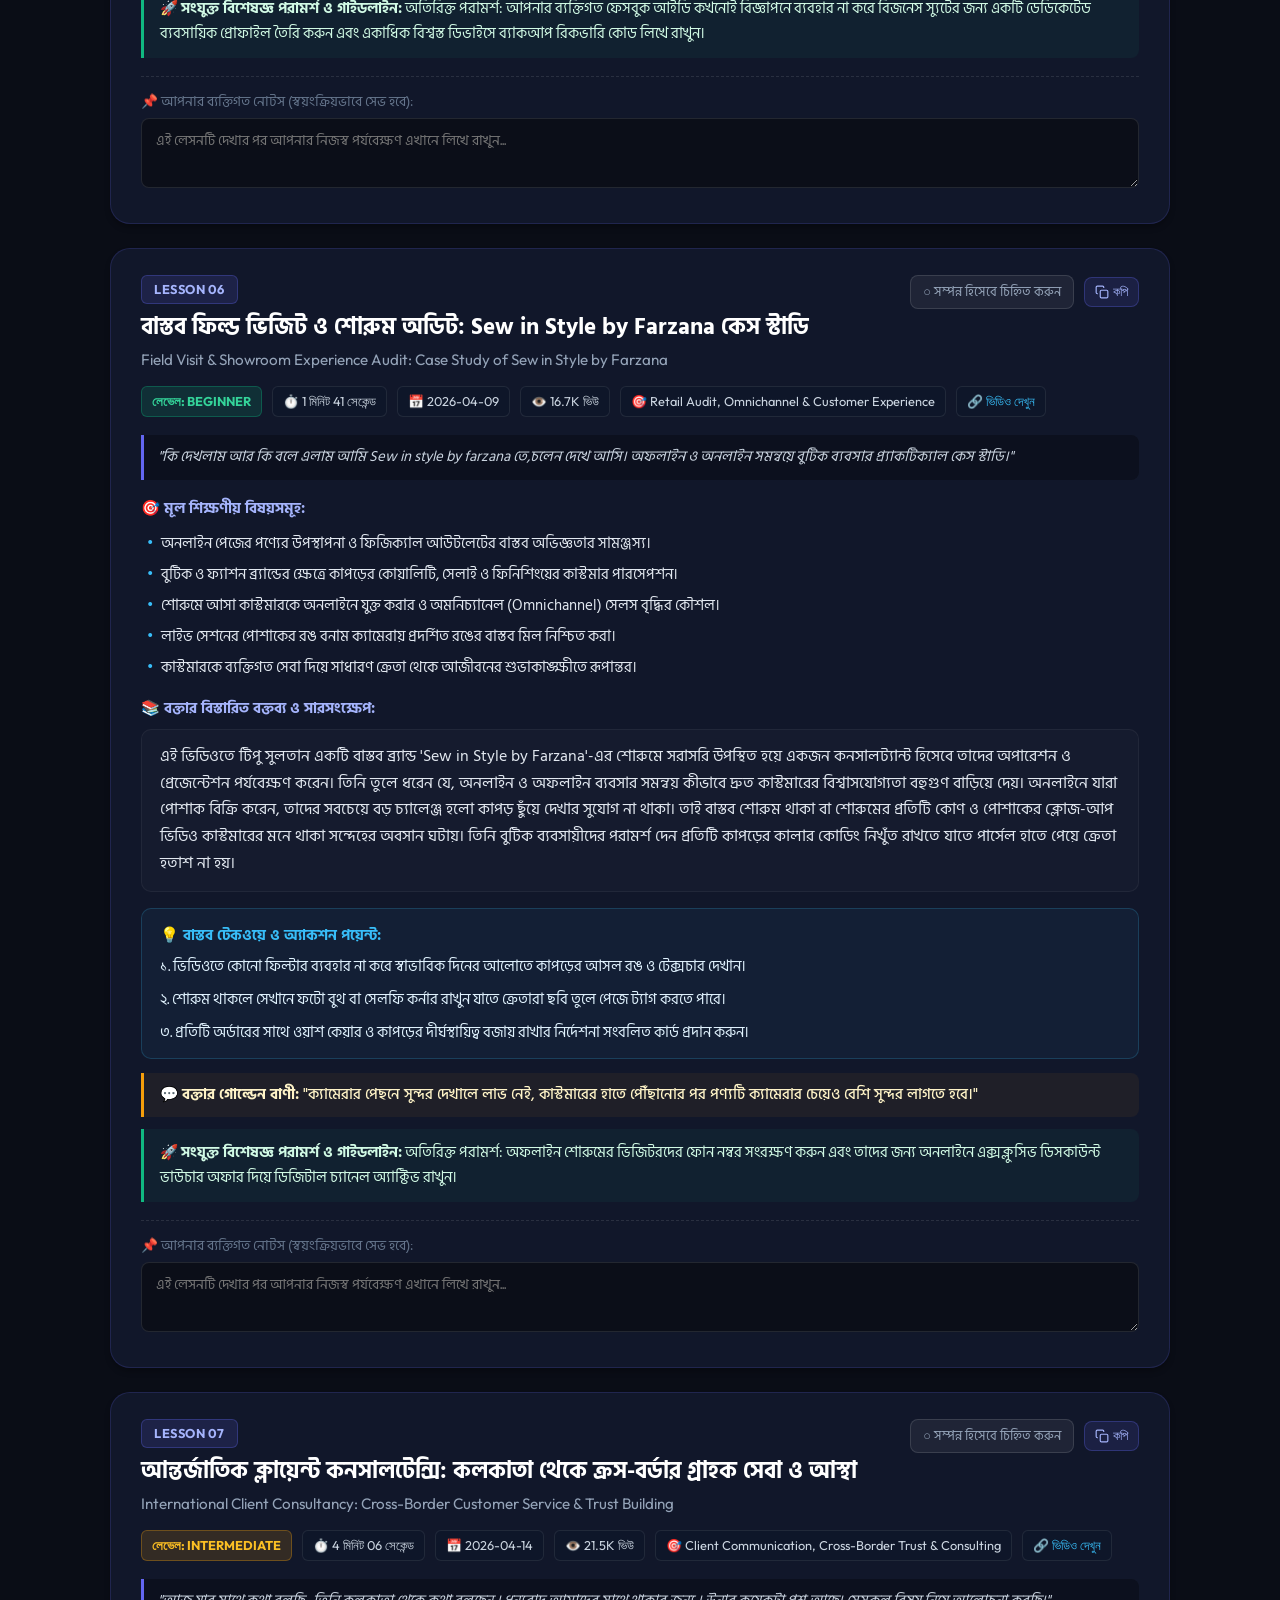
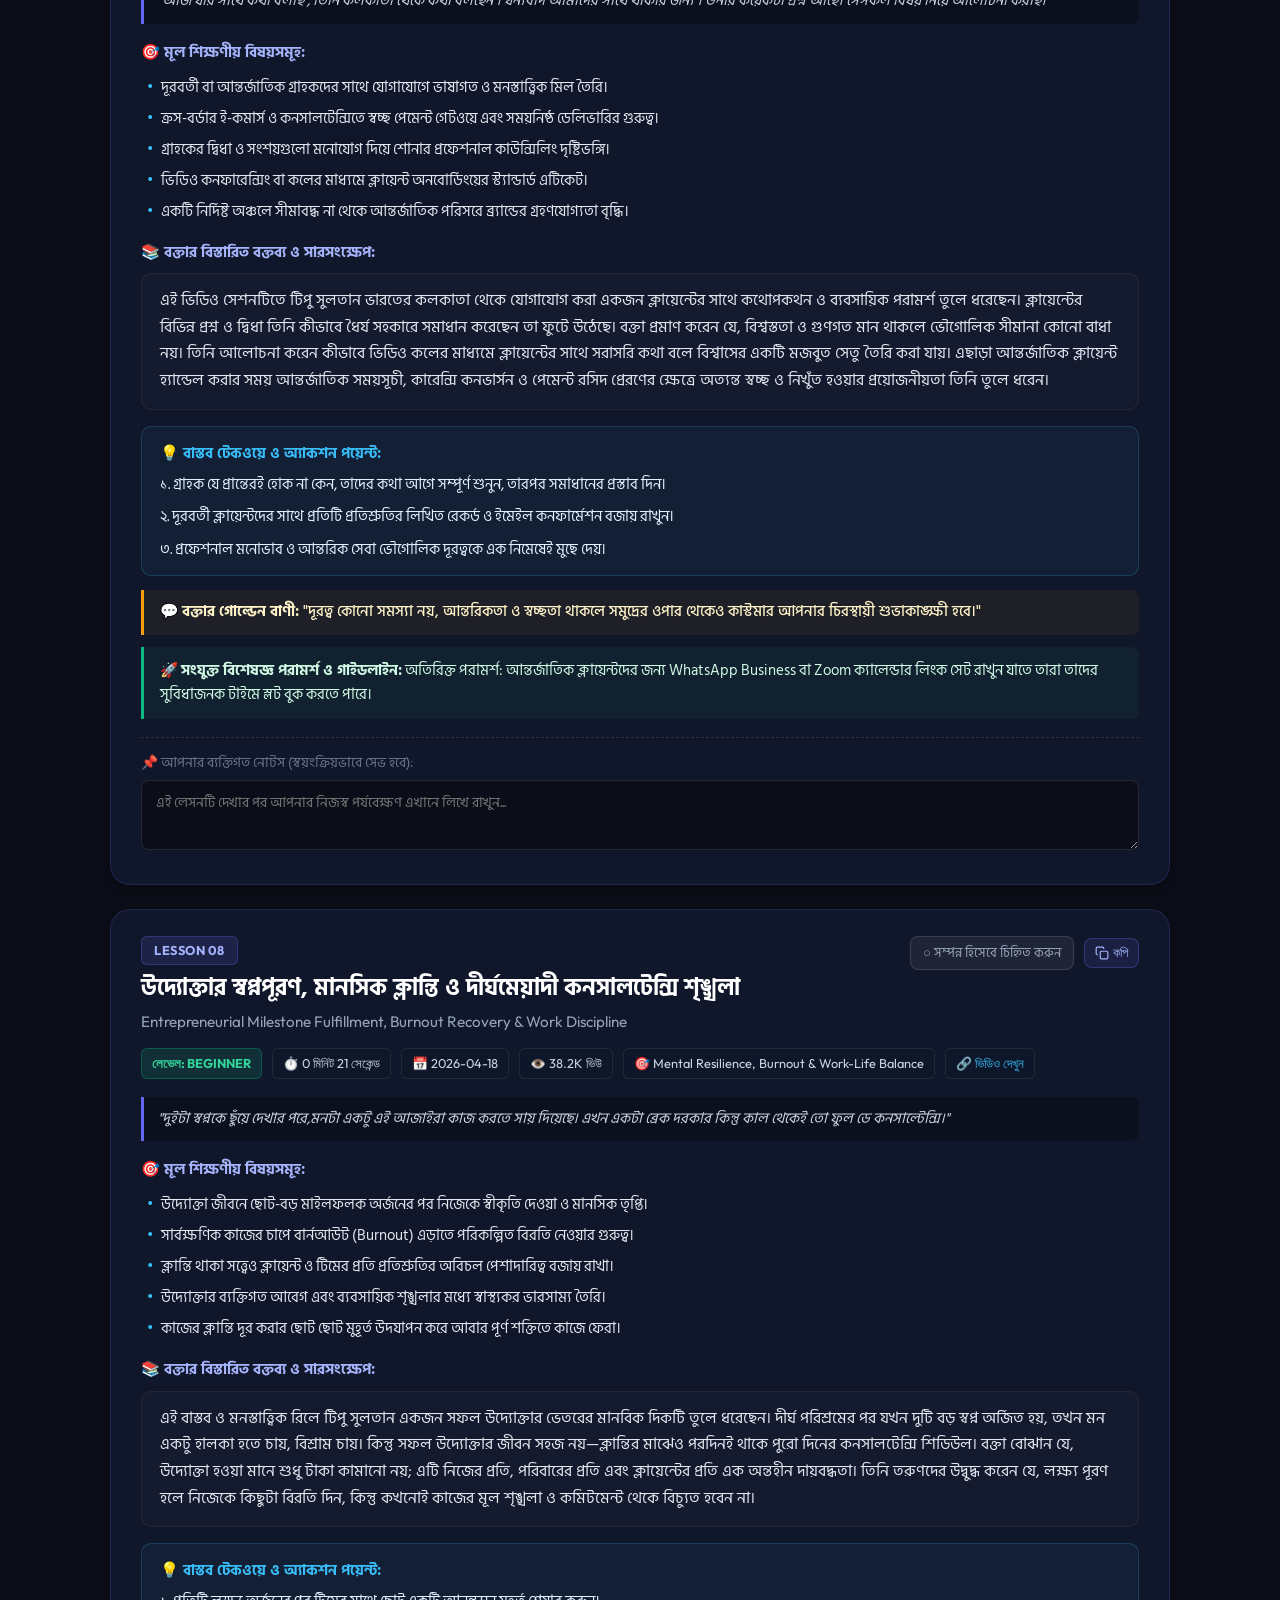
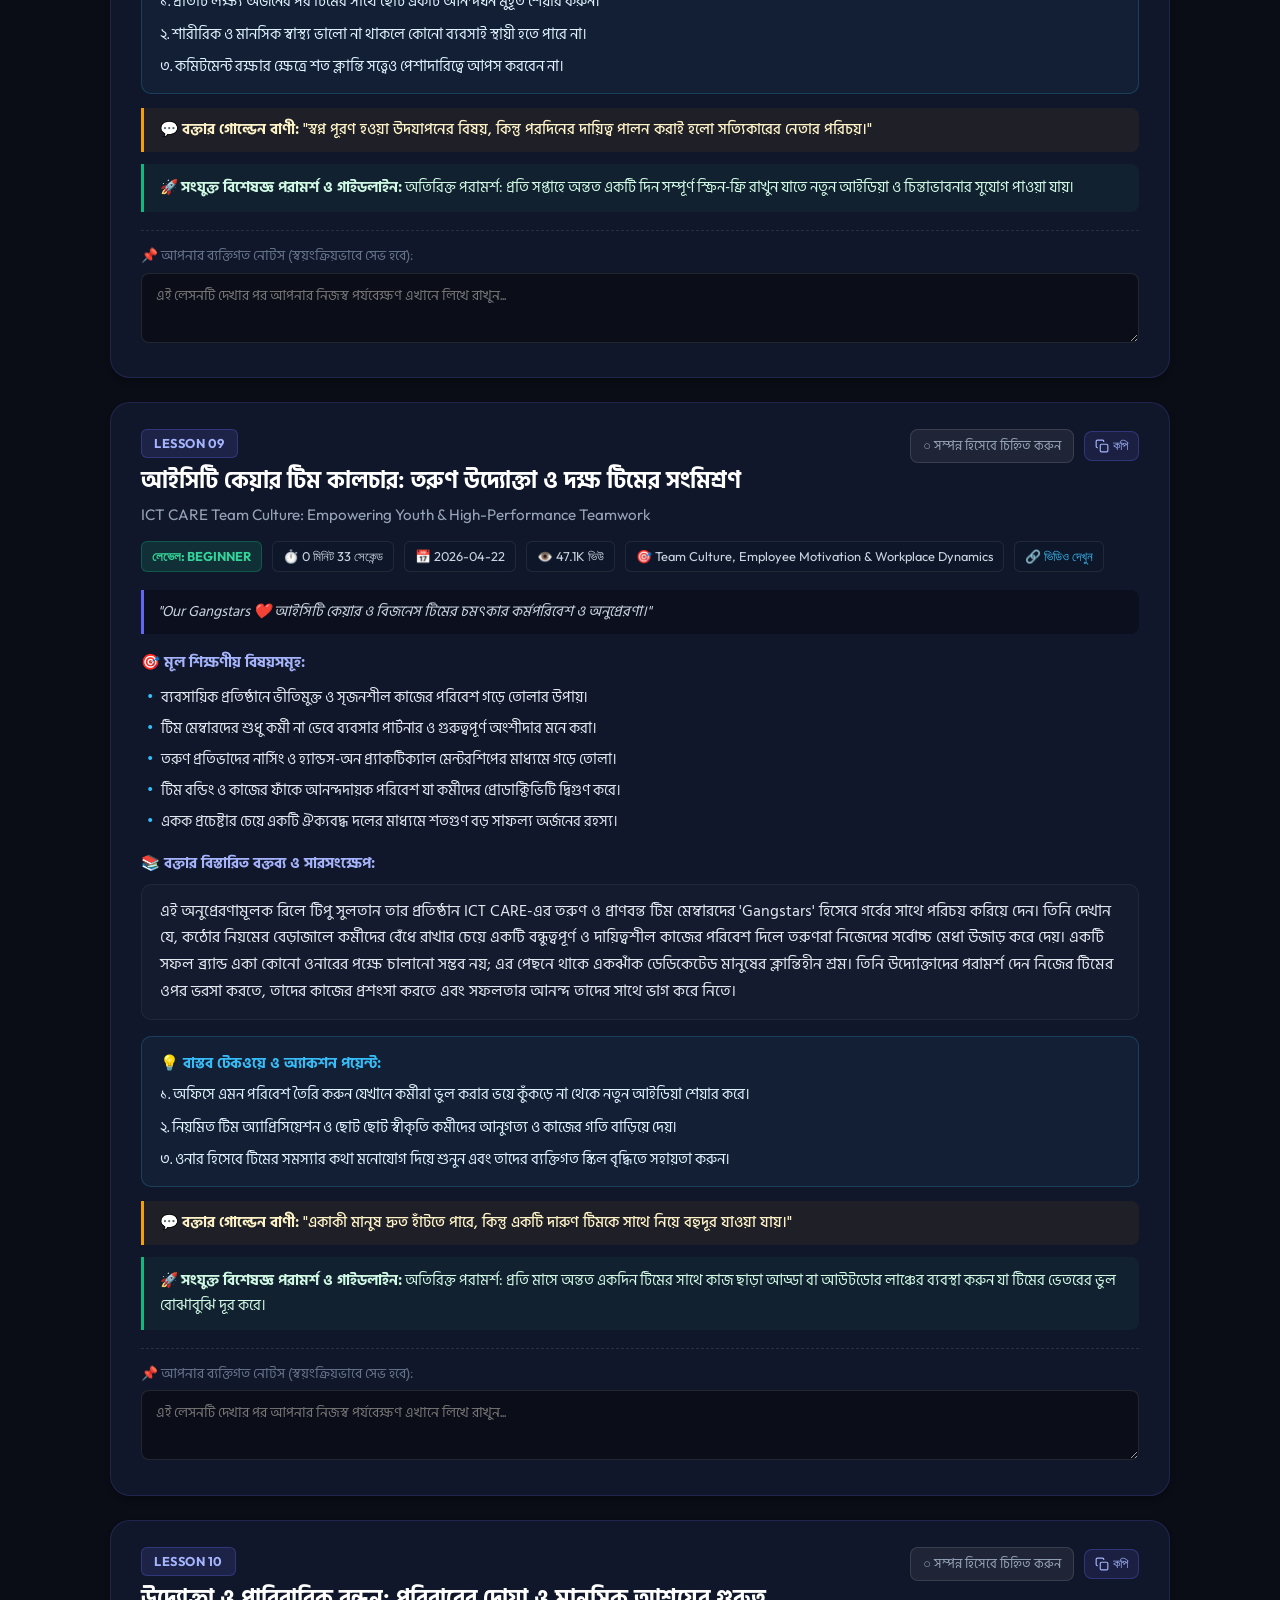
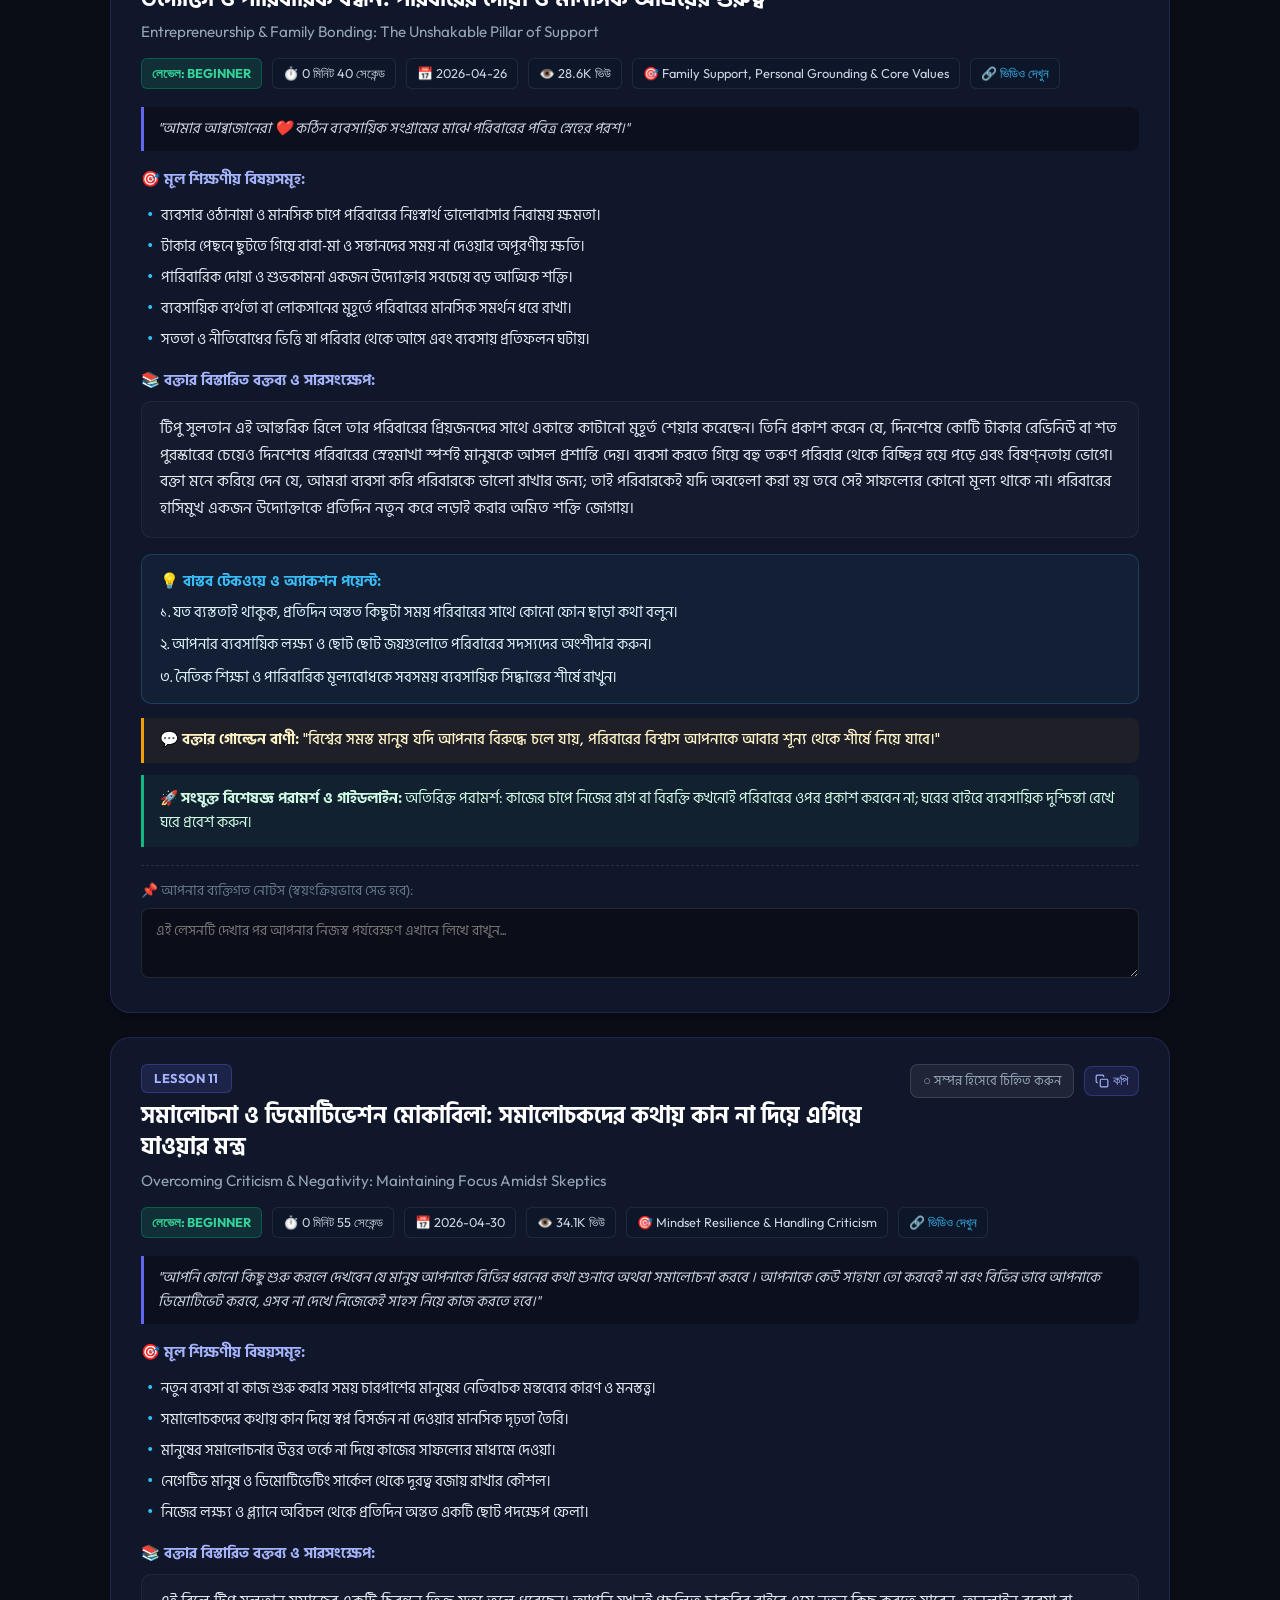
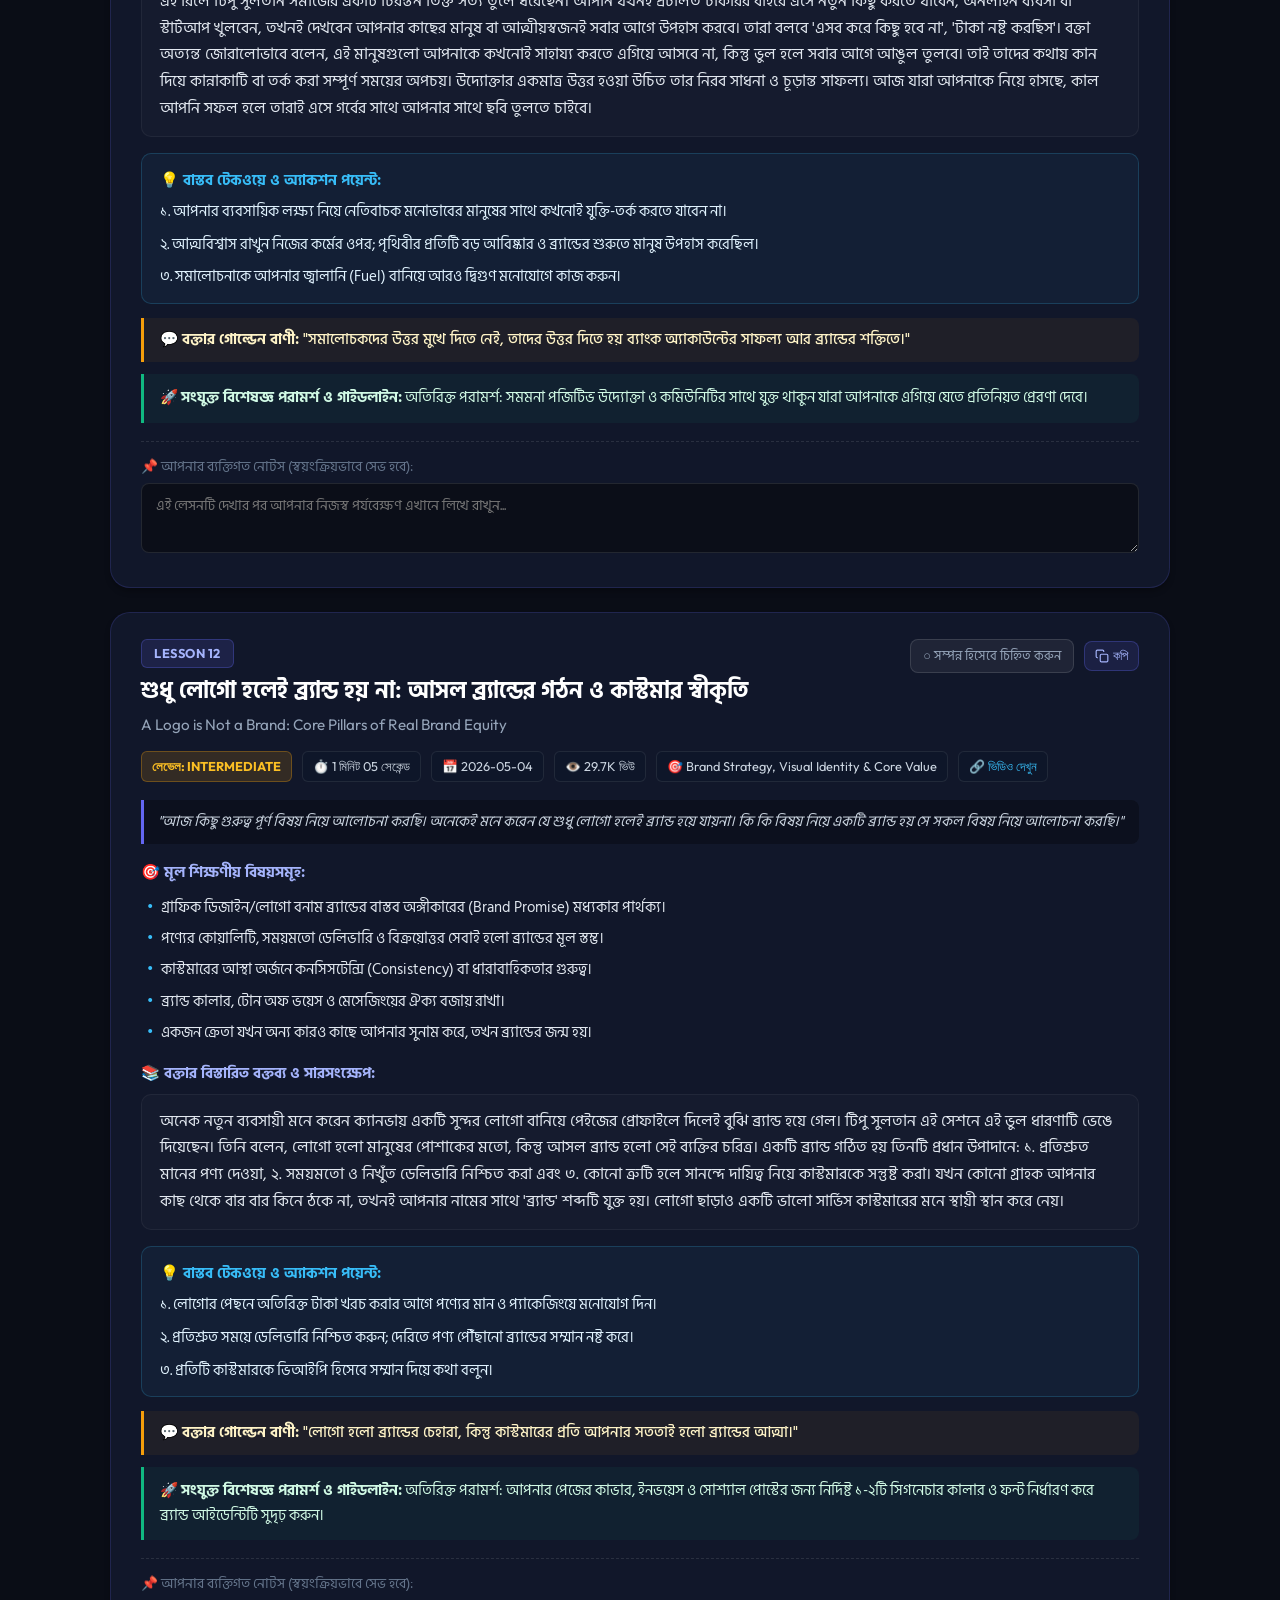
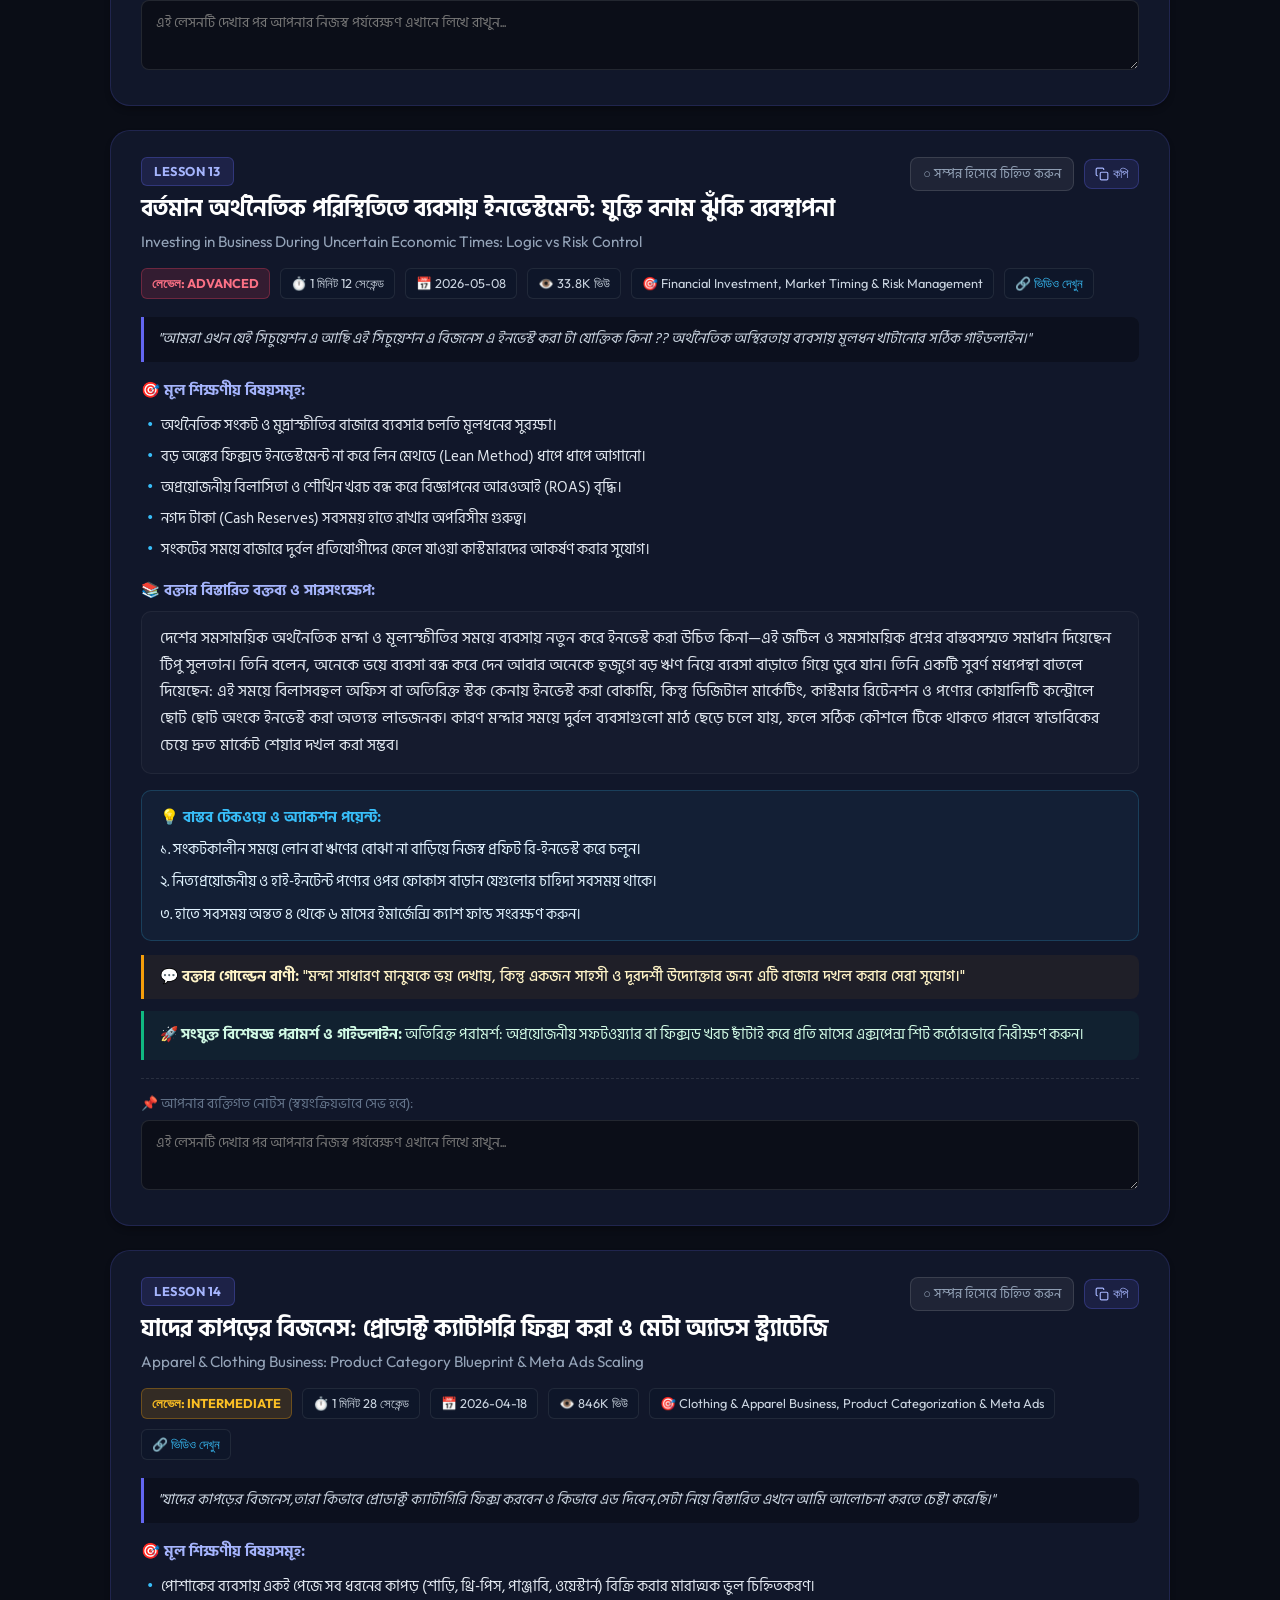
==== commit 29088952: "feat: enable worldwide access via GitHub Pages and update live dashboard links" ====
--- a/index.html
+++ b/index.html
@@ -3,44 +3,276 @@
 <head>
   <meta charset="UTF-8">
   <meta name="viewport" content="width=device-width, initial-scale=1.0">
-  <title>Facebook Video to Educational Lessons Dashboard</title>
-  <meta http-equiv="refresh" content="0; url=web_viewer/">
-  <script>
-    window.location.replace("web_viewer/");
-  </script>
-  <style>
-    body {
-      background-color: #0b0f19;
-      color: #94a3b8;
-      font-family: -apple-system, BlinkMacSystemFont, 'Segoe UI', Roboto, Helvetica, Arial, sans-serif;
-      display: flex;
-      align-items: center;
-      justify-content: center;
-      height: 100vh;
-      margin: 0;
-      text-align: center;
-    }
-    a {
-      color: #6366f1;
-      text-decoration: none;
-      font-weight: bold;
-    }
-    a:hover {
-      text-decoration: underline;
-    }
-    .loader {
-      padding: 24px;
-      border: 1px solid rgba(255, 255, 255, 0.1);
-      border-radius: 12px;
-      background: rgba(17, 24, 39, 0.7);
-      backdrop-filter: blur(10px);
-    }
-  </style>
+  <title>Facebook Video Learning Series - Tipu Sultan</title>
+  <meta name="description" content="ফেসবুক ভিডিও থেকে তৈরি সম্পূর্ণ ধারাবাহিক লেসন সিরিজ, সারসংক্ষেপ ও উদ্যোক্তা গাইডলাইন।">
+  <link rel="preconnect" href="https://fonts.googleapis.com">
+  <link rel="preconnect" href="https://fonts.gstatic.com" crossorigin>
+  <link href="https://fonts.googleapis.com/css2?family=Hind+Siliguri:wght@400;500;600;700&family=Outfit:wght@400;500;600;700;800&family=JetBrains+Mono:wght@400;500&display=swap" rel="stylesheet">
+  <link rel="stylesheet" href="style.css">
 </head>
 <body>
-  <div class="loader">
-    <h2>Facebook Video to Educational Lessons</h2>
-    <p>Loading dashboard... If you are not redirected automatically, <a href="web_viewer/">click here</a>.</p>
+  <!-- Ambient background glow -->
+  <div class="bg-glow glow-1"></div>
+  <div class="bg-glow glow-2"></div>
+
+  <!-- Header Section -->
+  <header class="app-header">
+    <div class="header-container">
+      <div class="badge-tag">
+        <span class="pulse-dot"></span> Facebook Video Series • Antigravity AI Engine
+      </div>
+      <h1 class="main-title">
+        ফেসবুক ভিডিও লার্নিং সিরিজ 
+        <span class="gradient-text">লেসন মাস্টারক্লাস</span>
+      </h1>
+      <p class="instructor-tag">
+        <strong>টিপু সুলতান</strong> (প্রতিষ্ঠাতা, ICT CARE • লেখক: <em>'অনলাইন উদ্যোক্তার ১০০ দিন'</em>)
+      </p>
+      <p class="source-link">
+        সোর্স পেজ ও গ্রুপ: <a href="https://www.facebook.com/share/14nc19UVKkk/" target="_blank" rel="noopener">টিপু সুলতান</a> • <a href="https://www.facebook.com/share/v/19Le17KWpv/" target="_blank" rel="noopener">ICT CARE (ictcare.com.bd)</a> • <a href="https://www.facebook.com/groups/ictcarecommunity/" target="_blank" rel="noopener">ICT Care Community Group</a>
+      </p>
+
+      <!-- Stats Bar -->
+      <div class="stats-grid">
+        <div class="stat-card">
+          <span class="stat-num" id="stat-total">37</span>
+          <span class="stat-label">মোট লেসন (Videos, Reels & Articles)</span>
+        </div>
+        <div class="stat-card">
+          <span class="stat-num" id="stat-duration">~100+ মিনিট</span>
+          <span class="stat-label">সর্বমোট কনটেন্ট ও পাঠ সময়</span>
+        </div>
+        <div class="stat-card">
+          <span class="stat-num" id="stat-completed">0 / 37</span>
+          <span class="stat-label">আপনার সম্পন্ন লেসন</span>
+        </div>
+        <div class="stat-card">
+          <span class="stat-num">১০০%</span>
+          <span class="stat-label">Google Doc কম্প্যাটিবল</span>
+        </div>
+      </div>
+
+      <!-- Mobile Access Alert Banner -->
+      <div class="mobile-access-banner" id="mobile-banner">
+        <div class="mobile-banner-left">
+          <span class="mobile-badge-live">
+            <span class="live-dot"></span> গিটহাব পেজেস লাইভ
+          </span>
+          <div class="mobile-url-info">
+            <span class="url-label">বিশ্বের যেকোনো প্রান্ত থেকে মোবাইল বা ল্যাপটপে সরাসরি দেখুন:</span>
+            <a href="https://sultantipu199.github.io/learn-from-fb/" target="_blank" rel="noopener" class="mobile-url-link" id="banner-public-link">
+              https://sultantipu199.github.io/learn-from-fb/
+            </a>
+          </div>
+        </div>
+        <div class="mobile-banner-actions">
+          <button id="btn-banner-qr" class="btn-banner btn-banner-qr" title="QR কোড প্রদর্শন করুন">
+            <svg width="16" height="16" viewBox="0 0 24 24" fill="none" stroke="currentColor" stroke-width="2"><rect x="3" y="3" width="7" height="7"></rect><rect x="14" y="3" width="7" height="7"></rect><rect x="14" y="14" width="7" height="7"></rect><rect x="3" y="14" width="7" height="7"></rect></svg>
+            QR কোড
+          </button>
+          <button id="btn-banner-copy" class="btn-banner btn-banner-copy" title="লাইভ লিঙ্ক কপি করুন">
+            <svg width="16" height="16" viewBox="0 0 24 24" fill="none" stroke="currentColor" stroke-width="2"><rect x="9" y="9" width="13" height="13" rx="2" ry="2"></rect><path d="M5 15H4a2 2 0 0 1-2-2V4a2 2 0 0 1 2-2h9a2 2 0 0 1 2 2v1"></path></svg>
+            লিঙ্ক কপি
+          </button>
+        </div>
+      </div>
+          </button>
+        </div>
+      </div>
+
+      <!-- Quick Actions -->
+      <div class="action-buttons">
+        <button id="btn-open-mobile-modal" class="btn btn-mobile-highlight" title="মোবাইলে দেখতে QR কোড স্ক্যান করুন">
+          <svg width="18" height="18" viewBox="0 0 24 24" fill="none" stroke="currentColor" stroke-width="2"><rect x="5" y="2" width="14" height="20" rx="2" ry="2"></rect><line x1="12" y1="18" x2="12.01" y2="18"></line></svg>
+          📱 মোবাইলে ওপেন & QR কোড
+        </button>
+        <button id="btn-copy-all" class="btn btn-primary" title="সম্পূর্ণ সিরিজ গুগল ডকে পেস্ট করার জন্য কপি করুন">
+          <svg width="18" height="18" viewBox="0 0 24 24" fill="none" stroke="currentColor" stroke-width="2"><rect x="9" y="9" width="13" height="13" rx="2" ry="2"></rect><path d="M5 15H4a2 2 0 0 1-2-2V4a2 2 0 0 1 2-2h9a2 2 0 0 1 2 2v1"></path></svg>
+          Google Doc ফরম্যাটে কপি
+        </button>
+        <button id="btn-download-md" class="btn btn-secondary">
+          <svg width="18" height="18" viewBox="0 0 24 24" fill="none" stroke="currentColor" stroke-width="2"><path d="M21 15v4a2 2 0 0 1-2 2H5a2 2 0 0 1-2-2v-4"></path><polyline points="7 10 12 15 17 10"></polyline><line x1="12" y1="15" x2="12" y2="3"></line></svg>
+          Markdown (.md) ডাউনলোড
+        </button>
+        <button id="btn-open-add-modal" class="btn btn-accent">
+          <svg width="18" height="18" viewBox="0 0 24 24" fill="none" stroke="currentColor" stroke-width="2"><circle cx="12" cy="12" r="10"></circle><line x1="12" y1="8" x2="12" y2="16"></line><line x1="8" y1="12" x2="16" y2="12"></line></svg>
+          নতুন ভিডিও যুক্ত করুন
+        </button>
+      </div>
+    </div>
+  </header>
+
+  <!-- Main Container -->
+  <main class="main-content">
+    <!-- Filter Controls -->
+    <div class="control-panel">
+      <div class="search-box">
+        <svg width="20" height="20" viewBox="0 0 24 24" fill="none" stroke="currentColor" stroke-width="2"><circle cx="11" cy="11" r="8"></circle><line x1="21" y1="21" x2="16.65" y2="16.65"></line></svg>
+        <input type="text" id="search-input" placeholder="টপিক, কী-পয়েন্ট বা লেসন সার্চ করুন..." autocomplete="off">
+      </div>
+
+      <div class="filter-tabs">
+        <button class="filter-btn active" data-level="ALL">সব লেসন</button>
+        <button class="filter-btn" data-level="BEGINNER">Beginner</button>
+        <button class="filter-btn" data-level="INTERMEDIATE">Intermediate</button>
+        <button class="filter-btn" data-level="ADVANCED">Advanced</button>
+      </div>
+
+      <div class="sort-select-wrapper">
+        <label for="sort-select">ক্রম:</label>
+        <select id="sort-select">
+          <option value="asc">ধারাবাহিক ক্রম (Lesson 01 → 27)</option>
+          <option value="desc">বিপরীত ক্রম (Lesson 27 → 01)</option>
+        </select>
+      </div>
+    </div>
+
+    <!-- Table of Contents Bar -->
+    <div class="toc-accordion">
+      <details>
+        <summary>
+          <span class="toc-title">📑 সূচিপত্র ও দ্রুত নেভিগেশন (Table of Contents)</span>
+          <span class="toc-subtext">ক্লিক করে যেকোনো লেসনে জাম্প করুন</span>
+        </summary>
+        <div class="toc-list" id="toc-container">
+          <!-- Dynamically populated -->
+        </div>
+      </details>
+    </div>
+
+    <!-- Toast Notification -->
+    <div id="toast" class="toast">কপি করা হয়েছে! Google Doc-এ পেস্ট করতে পারবেন।</div>
+
+    <!-- Lessons List Container -->
+    <section class="lessons-container" id="lessons-list">
+      <!-- Lesson Cards rendered by JS -->
+    </section>
+
+    <!-- Footer Summary Section -->
+    <footer class="doc-footer-summary">
+      <div class="footer-card">
+        <h3>📊 সিরিজ স্ট্যাটিস্টিকস ও সমাপ্তি রিপোর্ট</h3>
+        <p>এই সম্পূর্ণ ডকুমেন্টটি ফেসবুক পেজের প্রতিটি ভিডিওর বক্তব্য নিখুঁতভাবে বিশ্লেষণ করে এবং বাস্তব ব্যবসায়িক পরামর্শ যুক্ত করে তৈরি করা হয়েছে। আপনি সহজেই এটি আপনার <strong>Google Drive / Docs</strong> এ সেভ করতে পারেন।</p>
+        <div class="footer-badges">
+          <span class="tag-pill">✅ ২৭টি ভিডিও ও রিলস অন্তর্ভুক্ত (প্রোফাইল + ICT CARE)</span>
+          <span class="tag-pill">✅ ক্রমানুসারে সাজানো (Lesson 01 থেকে 27)</span>
+          <span class="tag-pill">✅ বক্তার মূল বক্তব্য সংরক্ষিত</span>
+          <span class="tag-pill">✅ মোবাইল ও গুগল ডক অপ্টিমাইজড</span>
+        </div>
+      </div>
+    </footer>
+  </main>
+
+  <!-- Mobile Floating Bottom Navigation Bar -->
+  <nav class="mobile-bottom-nav" id="mobile-nav" aria-label="মোবাইল নেভিগেশন">
+    <button class="nav-item" id="nav-top">
+      <svg width="20" height="20" viewBox="0 0 24 24" fill="none" stroke="currentColor" stroke-width="2"><path d="M18 15l-6-6-6 6"/></svg>
+      <span>উপরে</span>
+    </button>
+    <button class="nav-item" id="nav-search">
+      <svg width="20" height="20" viewBox="0 0 24 24" fill="none" stroke="currentColor" stroke-width="2"><circle cx="11" cy="11" r="8"></circle><line x1="21" y1="21" x2="16.65" y2="16.65"></line></svg>
+      <span>সার্চ</span>
+    </button>
+    <button class="nav-item" id="nav-toc">
+      <svg width="20" height="20" viewBox="0 0 24 24" fill="none" stroke="currentColor" stroke-width="2"><line x1="8" y1="6" x2="21" y2="6"></line><line x1="8" y1="12" x2="21" y2="12"></line><line x1="8" y1="18" x2="21" y2="18"></line><line x1="3" y1="6" x2="3.01" y2="6"></line><line x1="3" y1="12" x2="3.01" y2="12"></line><line x1="3" y1="18" x2="3.01" y2="18"></line></svg>
+      <span>সূচিপত্র</span>
+    </button>
+    <button class="nav-item" id="nav-copy">
+      <svg width="20" height="20" viewBox="0 0 24 24" fill="none" stroke="currentColor" stroke-width="2"><rect x="9" y="9" width="13" height="13" rx="2" ry="2"></rect><path d="M5 15H4a2 2 0 0 1-2-2V4a2 2 0 0 1 2-2h9a2 2 0 0 1 2 2v1"></path></svg>
+      <span>কপি ডক</span>
+    </button>
+    <button class="nav-item" id="nav-mobile-link">
+      <svg width="20" height="20" viewBox="0 0 24 24" fill="none" stroke="currentColor" stroke-width="2"><rect x="5" y="2" width="14" height="20" rx="2" ry="2"></rect><line x1="12" y1="18" x2="12.01" y2="18"></line></svg>
+      <span>QR লিঙ্ক</span>
+    </button>
+  </nav>
+
+  <!-- Mobile Access & QR Code Modal -->
+  <div id="mobile-qr-modal" class="modal">
+    <div class="modal-content mobile-qr-modal-content">
+      <div class="modal-header">
+        <h2>📱 মোবাইল থেকে ব্যবহার করুন</h2>
+        <button class="close-btn" id="btn-close-mobile-modal">&times;</button>
+      </div>
+      <div class="qr-body">
+        <p class="qr-instruction">আপনার ফোনের ক্যামেরা অ্যাপ অন করে নিচের <strong>QR কোডটি স্ক্যান করুন</strong> অথবা সরাসরি ব্রাউজারে লিঙ্কটি ওপেন করুন:</p>
+        
+        <div class="qr-image-wrapper">
+          <img id="qr-code-img" src="mobile_qr.png" onerror="this.src='https://api.qrserver.com/v1/create-qr-code/?size=240x240&data=https%3A%2F%2Fsultantipu199.github.io%2Flearn-from-fb%2F'" alt="Mobile Access QR Code" class="qr-img">
+          <div class="qr-scan-badge">⚡ Instant Scan & Open</div>
+        </div>
+
+        <div class="mobile-link-box">
+          <label>🌍 বিশ্বব্যাপী লাইভ লিঙ্ক (GitHub Pages):</label>
+          <div class="copy-input-group">
+            <input type="text" id="mobile-public-url-input" readonly value="https://sultantipu199.github.io/learn-from-fb/">
+            <button id="btn-copy-mobile-public" class="btn btn-primary btn-sm">কপি</button>
+          </div>
+        </div>
+
+        <div class="mobile-link-box local-wifi-box">
+          <label>📶 একই ওয়াইফাই নেটওয়ার্কের জন্য (Local LAN):</label>
+          <div class="copy-input-group">
+            <input type="text" id="mobile-local-url-input" readonly value="http://10.0.0.91:8080">
+            <button id="btn-copy-mobile-local" class="btn btn-secondary btn-sm">কপি</button>
+          </div>
+        </div>
+
+        <div class="mobile-features-list">
+          <div class="feat-item">✨ <strong>টাচ ফ্রেন্ডলি:</strong> সম্পূর্ণ রেসপনসিভ মোবাইল লেআউট</div>
+          <div class="feat-item">📲 <strong>গুগল ডক এক্সপোর্ট:</strong> ১-ট্যাপে মোবাইলের গুগল ডক বা নোটসে কপি</div>
+          <div class="feat-item">🔍 <strong>ইনস্ট্যান্ট সার্চ:</strong> যেকোনো বিষয়ে সার্চ করে লেসন খুঁজুন</div>
+        </div>
+      </div>
+    </div>
   </div>
+
+  <!-- Add New Video Modal -->
+  <div id="add-modal" class="modal">
+    <div class="modal-content">
+      <div class="modal-header">
+        <h2>নতুন ভিডিও লেসন যুক্ত করুন</h2>
+        <button class="close-btn" id="btn-close-modal">&times;</button>
+      </div>
+      <form id="add-lesson-form">
+        <div class="form-group">
+          <label>ভিডিও শিরোনাম (বাংলা):</label>
+          <input type="text" id="new-title" required placeholder="যেমন: ফেসবুক বিজ্ঞাপনে কম খরচে সেলস পাওয়ার উপায়">
+        </div>
+        <div class="form-group">
+          <label>ইংরেজি সাবটাইটেল:</label>
+          <input type="text" id="new-title-en" placeholder="e.g., Low-cost Facebook Ads Strategy">
+        </div>
+        <div class="form-row">
+          <div class="form-group">
+            <label>ফেসবুক ভিডিও URL:</label>
+            <input type="url" id="new-url" placeholder="https://www.facebook.com/watch/?v=...">
+          </div>
+          <div class="form-group">
+            <label>লেভেল:</label>
+            <select id="new-level">
+              <option value="BEGINNER">Beginner</option>
+              <option value="INTERMEDIATE">Intermediate</option>
+              <option value="ADVANCED">Advanced</option>
+            </select>
+          </div>
+        </div>
+        <div class="form-group">
+          <label>বক্তার বিস্তারিত সারসংক্ষেপ (Summary):</label>
+          <textarea id="new-summary" rows="4" placeholder="ভিডিওতে স্পিকার কী কী শিখিয়েছেন..."></textarea>
+        </div>
+        <div class="form-group">
+          <label>মূল ৩টি শিক্ষণীয় পয়েন্ট (কমা দিয়ে আলাদা করুন):</label>
+          <input type="text" id="new-points" placeholder="পয়েন্ট ১, পয়েন্ট ২, পয়েন্ট ৩">
+        </div>
+        <div class="form-actions">
+          <button type="button" class="btn btn-secondary" id="btn-cancel-modal">বাতিল</button>
+          <button type="submit" class="btn btn-primary">লেসন যুক্ত করুন</button>
+        </div>
+      </form>
+    </div>
+  </div>
+
+  <script src="app.js"></script>
 </body>
 </html>
--- a/style.css
+++ b/style.css
@@ -0,0 +1,1181 @@
+:root {
+  --bg-primary: #0a0d16;
+  --bg-secondary: #111728;
+  --bg-card: rgba(19, 27, 46, 0.85);
+  --bg-card-hover: rgba(28, 38, 66, 0.95);
+  --border-color: rgba(99, 102, 241, 0.18);
+  --border-focus: #6366f1;
+  --text-main: #f1f5f9;
+  --text-muted: #94a3b8;
+  --text-dim: #64748b;
+  --accent-primary: #6366f1;
+  --accent-gradient: linear-gradient(135deg, #6366f1 0%, #38bdf8 100%);
+  --accent-emerald: #10b981;
+  --accent-amber: #f59e0b;
+  --accent-rose: #f43f5e;
+  --shadow-sm: 0 4px 6px -1px rgba(0, 0, 0, 0.3);
+  --shadow-lg: 0 20px 25px -5px rgba(0, 0, 0, 0.5), 0 8px 10px -6px rgba(0, 0, 0, 0.4);
+  --radius-md: 14px;
+  --radius-lg: 20px;
+  --font-bn: 'Hind Siliguri', -apple-system, BlinkMacSystemFont, sans-serif;
+  --font-en: 'Outfit', sans-serif;
+  --font-mono: 'JetBrains Mono', monospace;
+}
+
+* {
+  box-sizing: border-box;
+  margin: 0;
+  padding: 0;
+}
+
+body {
+  background-color: var(--bg-primary);
+  color: var(--text-main);
+  font-family: var(--font-bn);
+  line-height: 1.65;
+  overflow-x: hidden;
+  position: relative;
+  min-height: 100vh;
+}
+
+/* Ambient glow blobs */
+.bg-glow {
+  position: fixed;
+  border-radius: 50%;
+  filter: blur(120px);
+  z-index: -1;
+  opacity: 0.15;
+  pointer-events: none;
+}
+.glow-1 {
+  width: 500px;
+  height: 500px;
+  background: #6366f1;
+  top: -100px;
+  left: -100px;
+}
+.glow-2 {
+  width: 600px;
+  height: 600px;
+  background: #0ea5e9;
+  bottom: 50px;
+  right: -150px;
+}
+
+/* Header styling */
+.app-header {
+  padding: 50px 20px 30px;
+  background: linear-gradient(180deg, rgba(17, 23, 40, 0.9) 0%, rgba(10, 13, 22, 0.6) 100%);
+  border-bottom: 1px solid var(--border-color);
+  backdrop-filter: blur(12px);
+}
+.header-container {
+  max-width: 1100px;
+  margin: 0 auto;
+  text-align: center;
+}
+
+.badge-tag {
+  display: inline-flex;
+  align-items: center;
+  gap: 8px;
+  background: rgba(99, 102, 241, 0.12);
+  border: 1px solid rgba(99, 102, 241, 0.35);
+  color: #a5b4fc;
+  padding: 6px 16px;
+  border-radius: 9999px;
+  font-size: 0.85rem;
+  font-family: var(--font-en);
+  font-weight: 600;
+  margin-bottom: 16px;
+}
+.pulse-dot {
+  width: 8px;
+  height: 8px;
+  background-color: #38bdf8;
+  border-radius: 50%;
+  box-shadow: 0 0 10px #38bdf8;
+  animation: pulse 2s infinite;
+}
+@keyframes pulse {
+  0% { transform: scale(0.95); opacity: 0.7; }
+  50% { transform: scale(1.3); opacity: 1; }
+  100% { transform: scale(0.95); opacity: 0.7; }
+}
+
+.main-title {
+  font-size: 2.5rem;
+  font-weight: 700;
+  letter-spacing: -0.5px;
+  margin-bottom: 10px;
+  line-height: 1.3;
+}
+.gradient-text {
+  background: var(--accent-gradient);
+  -webkit-background-clip: text;
+  -webkit-text-fill-color: transparent;
+}
+.instructor-tag {
+  font-size: 1.15rem;
+  color: var(--text-muted);
+  margin-bottom: 8px;
+}
+.instructor-tag strong {
+  color: #e2e8f0;
+}
+.source-link {
+  font-size: 0.9rem;
+  color: var(--text-dim);
+  margin-bottom: 25px;
+}
+.source-link a {
+  color: #38bdf8;
+  text-decoration: none;
+  border-bottom: 1px dashed rgba(56, 189, 248, 0.4);
+  transition: all 0.2s;
+}
+.source-link a:hover {
+  color: #7dd3fc;
+  border-bottom-style: solid;
+}
+
+/* Stats grid */
+.stats-grid {
+  display: grid;
+  grid-template-columns: repeat(auto-fit, minmax(200px, 1fr));
+  gap: 16px;
+  margin: 25px 0;
+}
+.stat-card {
+  background: var(--bg-card);
+  border: 1px solid var(--border-color);
+  padding: 16px 20px;
+  border-radius: var(--radius-md);
+  display: flex;
+  flex-direction: column;
+  align-items: center;
+  transition: transform 0.2s, border-color 0.2s;
+}
+.stat-card:hover {
+  transform: translateY(-2px);
+  border-color: rgba(99, 102, 241, 0.4);
+}
+.stat-num {
+  font-size: 1.8rem;
+  font-weight: 700;
+  font-family: var(--font-en);
+  background: var(--accent-gradient);
+  -webkit-background-clip: text;
+  -webkit-text-fill-color: transparent;
+}
+.stat-label {
+  font-size: 0.85rem;
+  color: var(--text-muted);
+  margin-top: 4px;
+}
+
+/* Action Buttons */
+.action-buttons {
+  display: flex;
+  flex-wrap: wrap;
+  gap: 14px;
+  justify-content: center;
+  margin-top: 20px;
+}
+.btn {
+  display: inline-flex;
+  align-items: center;
+  gap: 8px;
+  padding: 11px 22px;
+  border-radius: 12px;
+  font-size: 0.95rem;
+  font-weight: 600;
+  cursor: pointer;
+  transition: all 0.2s ease;
+  border: none;
+  font-family: var(--font-bn);
+}
+.btn-primary {
+  background: var(--accent-gradient);
+  color: #ffffff;
+  box-shadow: 0 4px 15px rgba(99, 102, 241, 0.35);
+}
+.btn-primary:hover {
+  box-shadow: 0 6px 20px rgba(99, 102, 241, 0.5);
+  transform: translateY(-1px);
+}
+.btn-secondary {
+  background: rgba(255, 255, 255, 0.06);
+  color: #e2e8f0;
+  border: 1px solid rgba(255, 255, 255, 0.12);
+}
+.btn-secondary:hover {
+  background: rgba(255, 255, 255, 0.1);
+  border-color: rgba(255, 255, 255, 0.25);
+  transform: translateY(-1px);
+}
+.btn-accent {
+  background: rgba(16, 185, 129, 0.15);
+  color: #34d399;
+  border: 1px solid rgba(16, 185, 129, 0.3);
+}
+.btn-accent:hover {
+  background: rgba(16, 185, 129, 0.25);
+  transform: translateY(-1px);
+}
+
+/* Main content */
+.main-content {
+  max-width: 1100px;
+  margin: 30px auto;
+  padding: 0 20px 80px;
+}
+
+/* Control Panel */
+.control-panel {
+  display: flex;
+  flex-wrap: wrap;
+  gap: 16px;
+  align-items: center;
+  justify-content: space-between;
+  background: var(--bg-card);
+  padding: 16px 20px;
+  border-radius: var(--radius-md);
+  border: 1px solid var(--border-color);
+  margin-bottom: 24px;
+}
+.search-box {
+  display: flex;
+  align-items: center;
+  gap: 10px;
+  background: rgba(10, 13, 22, 0.7);
+  border: 1px solid rgba(255, 255, 255, 0.1);
+  border-radius: 10px;
+  padding: 8px 14px;
+  flex: 1;
+  min-width: 250px;
+}
+.search-box input {
+  background: transparent;
+  border: none;
+  outline: none;
+  color: #fff;
+  font-size: 0.95rem;
+  width: 100%;
+  font-family: var(--font-bn);
+}
+.search-box svg {
+  color: var(--text-dim);
+}
+
+.filter-tabs {
+  display: flex;
+  gap: 8px;
+  flex-wrap: wrap;
+}
+.filter-btn {
+  background: transparent;
+  border: 1px solid rgba(255, 255, 255, 0.1);
+  color: var(--text-muted);
+  padding: 6px 14px;
+  border-radius: 8px;
+  font-size: 0.85rem;
+  cursor: pointer;
+  transition: all 0.2s;
+  font-family: var(--font-en);
+  font-weight: 500;
+}
+.filter-btn.active, .filter-btn:hover {
+  background: rgba(99, 102, 241, 0.2);
+  border-color: var(--accent-primary);
+  color: #fff;
+}
+
+.sort-select-wrapper {
+  display: flex;
+  align-items: center;
+  gap: 8px;
+  font-size: 0.85rem;
+  color: var(--text-muted);
+}
+.sort-select-wrapper select {
+  background: rgba(10, 13, 22, 0.8);
+  color: #fff;
+  border: 1px solid rgba(255, 255, 255, 0.12);
+  padding: 6px 12px;
+  border-radius: 8px;
+  outline: none;
+  font-family: var(--font-bn);
+  cursor: pointer;
+}
+
+/* TOC Accordion */
+.toc-accordion {
+  margin-bottom: 28px;
+}
+.toc-accordion details {
+  background: var(--bg-card);
+  border: 1px solid var(--border-color);
+  border-radius: var(--radius-md);
+  padding: 14px 20px;
+}
+.toc-accordion summary {
+  cursor: pointer;
+  font-weight: 600;
+  display: flex;
+  justify-content: space-between;
+  align-items: center;
+  outline: none;
+  user-select: none;
+}
+.toc-title {
+  color: #e2e8f0;
+  font-size: 1.05rem;
+}
+.toc-subtext {
+  color: var(--text-dim);
+  font-size: 0.85rem;
+}
+.toc-list {
+  display: grid;
+  grid-template-columns: repeat(auto-fit, minmax(280px, 1fr));
+  gap: 10px;
+  margin-top: 16px;
+  padding-top: 14px;
+  border-top: 1px solid rgba(255, 255, 255, 0.08);
+}
+.toc-item {
+  color: #38bdf8;
+  text-decoration: none;
+  font-size: 0.9rem;
+  padding: 6px 10px;
+  border-radius: 6px;
+  background: rgba(56, 189, 248, 0.06);
+  border-left: 3px solid #38bdf8;
+  transition: all 0.15s;
+  display: flex;
+  align-items: center;
+  justify-content: space-between;
+}
+.toc-item:hover {
+  background: rgba(56, 189, 248, 0.15);
+  transform: translateX(3px);
+}
+.toc-badge {
+  font-size: 0.7rem;
+  padding: 2px 6px;
+  border-radius: 4px;
+  background: rgba(255, 255, 255, 0.1);
+  color: #cbd5e1;
+  font-family: var(--font-en);
+}
+
+/* Lesson Cards Container */
+.lessons-container {
+  display: flex;
+  flex-direction: column;
+  gap: 24px;
+}
+
+.lesson-card {
+  background: var(--bg-card);
+  border: 1px solid var(--border-color);
+  border-radius: var(--radius-lg);
+  padding: 26px 30px;
+  box-shadow: var(--shadow-sm);
+  transition: all 0.25s ease;
+  position: relative;
+  overflow: hidden;
+}
+.lesson-card:hover {
+  border-color: rgba(99, 102, 241, 0.45);
+  box-shadow: var(--shadow-lg);
+  transform: translateY(-2px);
+}
+.lesson-card.completed {
+  border-left: 5px solid var(--accent-emerald);
+}
+
+.card-header {
+  display: flex;
+  justify-content: space-between;
+  align-items: flex-start;
+  gap: 16px;
+  margin-bottom: 14px;
+  flex-wrap: wrap;
+}
+.card-left {
+  flex: 1;
+}
+.lesson-num-badge {
+  display: inline-block;
+  background: rgba(99, 102, 241, 0.15);
+  border: 1px solid rgba(99, 102, 241, 0.3);
+  color: #a5b4fc;
+  padding: 3px 12px;
+  border-radius: 6px;
+  font-size: 0.8rem;
+  font-family: var(--font-en);
+  font-weight: 700;
+  letter-spacing: 0.5px;
+  margin-bottom: 8px;
+}
+.lesson-title {
+  font-size: 1.45rem;
+  font-weight: 700;
+  color: #ffffff;
+  line-height: 1.35;
+  margin-bottom: 4px;
+}
+.lesson-subtitle {
+  font-size: 0.95rem;
+  color: var(--text-muted);
+  font-family: var(--font-en);
+  font-weight: 400;
+}
+
+.card-actions-top {
+  display: flex;
+  align-items: center;
+  gap: 10px;
+}
+.btn-status-toggle {
+  background: rgba(255, 255, 255, 0.06);
+  border: 1px solid rgba(255, 255, 255, 0.12);
+  color: var(--text-muted);
+  padding: 6px 12px;
+  border-radius: 8px;
+  font-size: 0.8rem;
+  cursor: pointer;
+  transition: all 0.2s;
+  font-family: var(--font-bn);
+}
+.btn-status-toggle.is-done {
+  background: rgba(16, 185, 129, 0.18);
+  border-color: rgba(16, 185, 129, 0.4);
+  color: #34d399;
+}
+.btn-copy-card {
+  background: rgba(99, 102, 241, 0.12);
+  border: 1px solid rgba(99, 102, 241, 0.3);
+  color: #a5b4fc;
+  padding: 6px 10px;
+  border-radius: 8px;
+  cursor: pointer;
+  font-size: 0.8rem;
+  display: flex;
+  align-items: center;
+  gap: 4px;
+  transition: all 0.2s;
+}
+.btn-copy-card:hover {
+  background: rgba(99, 102, 241, 0.25);
+  color: #fff;
+}
+
+/* Metadata chips */
+.meta-chips {
+  display: flex;
+  flex-wrap: wrap;
+  gap: 10px;
+  margin: 12px 0 18px;
+}
+.meta-chip {
+  background: rgba(15, 23, 42, 0.7);
+  border: 1px solid rgba(255, 255, 255, 0.08);
+  color: #cbd5e1;
+  padding: 4px 10px;
+  border-radius: 6px;
+  font-size: 0.8rem;
+  font-family: var(--font-en);
+  display: flex;
+  align-items: center;
+  gap: 5px;
+}
+.level-badge {
+  font-weight: 700;
+  text-transform: uppercase;
+}
+.level-badge.beginner {
+  background: rgba(16, 185, 129, 0.15);
+  color: #34d399;
+  border-color: rgba(16, 185, 129, 0.3);
+}
+.level-badge.intermediate {
+  background: rgba(245, 158, 11, 0.15);
+  color: #fbbf24;
+  border-color: rgba(245, 158, 11, 0.3);
+}
+.level-badge.advanced {
+  background: rgba(244, 63, 94, 0.15);
+  color: #fb7185;
+  border-color: rgba(244, 63, 94, 0.3);
+}
+
+/* Card Body Sections */
+.card-section {
+  margin: 16px 0;
+}
+.section-heading {
+  font-size: 0.95rem;
+  font-weight: 700;
+  color: #a5b4fc;
+  display: flex;
+  align-items: center;
+  gap: 8px;
+  margin-bottom: 8px;
+}
+
+.caption-quote {
+  background: rgba(10, 13, 22, 0.6);
+  border-left: 3px solid #6366f1;
+  padding: 10px 14px;
+  border-radius: 0 8px 8px 0;
+  font-size: 0.92rem;
+  color: #cbd5e1;
+  font-style: italic;
+  margin-bottom: 14px;
+}
+
+.key-points-list {
+  list-style: none;
+  display: flex;
+  flex-direction: column;
+  gap: 6px;
+  margin: 10px 0;
+}
+.key-points-list li {
+  position: relative;
+  padding-left: 20px;
+  font-size: 0.95rem;
+  color: #e2e8f0;
+}
+.key-points-list li::before {
+  content: "•";
+  position: absolute;
+  left: 6px;
+  color: #38bdf8;
+  font-weight: bold;
+}
+
+.summary-text {
+  font-size: 0.98rem;
+  line-height: 1.7;
+  color: #e2e8f0;
+  background: rgba(255, 255, 255, 0.02);
+  padding: 14px 18px;
+  border-radius: 10px;
+  border: 1px solid rgba(255, 255, 255, 0.05);
+}
+
+.takeaways-box {
+  background: rgba(56, 189, 248, 0.05);
+  border: 1px solid rgba(56, 189, 248, 0.2);
+  border-radius: 10px;
+  padding: 14px 18px;
+  margin: 14px 0;
+}
+.takeaways-box ul {
+  list-style: none;
+  display: flex;
+  flex-direction: column;
+  gap: 8px;
+}
+.takeaways-box li {
+  font-size: 0.93rem;
+  color: #e0f2fe;
+}
+
+.quote-box {
+  background: rgba(245, 158, 11, 0.06);
+  border-left: 3px solid var(--accent-amber);
+  padding: 10px 16px;
+  border-radius: 0 8px 8px 0;
+  font-size: 0.92rem;
+  color: #fef3c7;
+  font-weight: 500;
+  margin: 12px 0;
+}
+
+.value-add-box {
+  background: rgba(16, 185, 129, 0.06);
+  border-left: 3px solid var(--accent-emerald);
+  padding: 12px 16px;
+  border-radius: 0 8px 8px 0;
+  font-size: 0.92rem;
+  color: #d1fae5;
+  margin: 12px 0;
+}
+
+/* User notes textarea */
+.user-notes-section {
+  margin-top: 18px;
+  padding-top: 14px;
+  border-top: 1px dashed rgba(255, 255, 255, 0.1);
+}
+.notes-textarea {
+  width: 100%;
+  background: rgba(10, 13, 22, 0.8);
+  border: 1px solid rgba(255, 255, 255, 0.1);
+  border-radius: 8px;
+  color: #f1f5f9;
+  padding: 10px 14px;
+  font-family: var(--font-bn);
+  font-size: 0.9rem;
+  resize: vertical;
+  min-height: 70px;
+  outline: none;
+  transition: border-color 0.2s;
+}
+.notes-textarea:focus {
+  border-color: var(--accent-primary);
+}
+
+/* Footer summary card */
+.doc-footer-summary {
+  margin-top: 50px;
+}
+.footer-card {
+  background: var(--bg-card);
+  border: 1px solid var(--border-color);
+  border-radius: var(--radius-lg);
+  padding: 30px;
+  text-align: center;
+}
+.footer-card h3 {
+  font-size: 1.4rem;
+  margin-bottom: 12px;
+  color: #fff;
+}
+.footer-card p {
+  color: var(--text-muted);
+  max-width: 800px;
+  margin: 0 auto 20px;
+}
+.footer-badges {
+  display: flex;
+  flex-wrap: wrap;
+  gap: 10px;
+  justify-content: center;
+}
+.tag-pill {
+  background: rgba(99, 102, 241, 0.15);
+  border: 1px solid rgba(99, 102, 241, 0.3);
+  color: #c7d2fe;
+  padding: 6px 14px;
+  border-radius: 9999px;
+  font-size: 0.85rem;
+}
+
+/* Toast */
+.toast {
+  position: fixed;
+  bottom: 30px;
+  right: 30px;
+  background: #10b981;
+  color: #ffffff;
+  padding: 12px 24px;
+  border-radius: 10px;
+  box-shadow: var(--shadow-lg);
+  font-size: 0.95rem;
+  font-weight: 600;
+  z-index: 1000;
+  opacity: 0;
+  transform: translateY(20px);
+  transition: all 0.3s ease;
+  pointer-events: none;
+}
+.toast.show {
+  opacity: 1;
+  transform: translateY(0);
+}
+
+/* Modal */
+.modal {
+  display: none;
+  position: fixed;
+  top: 0;
+  left: 0;
+  width: 100%;
+  height: 100%;
+  background: rgba(0, 0, 0, 0.7);
+  backdrop-filter: blur(8px);
+  z-index: 999;
+  align-items: center;
+  justify-content: center;
+  padding: 20px;
+}
+.modal.open {
+  display: flex;
+}
+.modal-content {
+  background: var(--bg-secondary);
+  border: 1px solid var(--border-color);
+  border-radius: var(--radius-lg);
+  max-width: 600px;
+  width: 100%;
+  padding: 30px;
+  box-shadow: var(--shadow-lg);
+  max-height: 90vh;
+  overflow-y: auto;
+}
+.modal-header {
+  display: flex;
+  justify-content: space-between;
+  align-items: center;
+  margin-bottom: 20px;
+}
+.modal-header h2 {
+  font-size: 1.3rem;
+  color: #fff;
+}
+.close-btn {
+  background: none;
+  border: none;
+  color: var(--text-dim);
+  font-size: 1.8rem;
+  cursor: pointer;
+  line-height: 1;
+}
+.close-btn:hover {
+  color: #fff;
+}
+.form-group {
+  margin-bottom: 16px;
+}
+.form-group label {
+  display: block;
+  font-size: 0.85rem;
+  color: var(--text-muted);
+  margin-bottom: 6px;
+}
+.form-group input, .form-group textarea, .form-group select {
+  width: 100%;
+  background: rgba(10, 13, 22, 0.9);
+  border: 1px solid rgba(255, 255, 255, 0.12);
+  border-radius: 8px;
+  color: #fff;
+  padding: 9px 12px;
+  font-size: 0.9rem;
+  font-family: var(--font-bn);
+  outline: none;
+}
+.form-group input:focus, .form-group textarea:focus, .form-group select:focus {
+  border-color: var(--accent-primary);
+}
+.form-row {
+  display: flex;
+  gap: 14px;
+}
+.form-actions {
+  display: flex;
+  justify-content: flex-end;
+  gap: 12px;
+  margin-top: 20px;
+}
+
+/* ========================================================
+   MOBILE ACCESS BANNER & HIGHLIGHTS
+   ======================================================== */
+.mobile-access-banner {
+  margin-top: 20px;
+  background: linear-gradient(135deg, rgba(30, 27, 75, 0.75), rgba(15, 23, 42, 0.9));
+  border: 1px solid rgba(99, 102, 241, 0.35);
+  border-radius: var(--radius-md);
+  padding: 14px 18px;
+  display: flex;
+  justify-content: space-between;
+  align-items: center;
+  gap: 16px;
+  backdrop-filter: blur(12px);
+  box-shadow: 0 4px 20px rgba(99, 102, 241, 0.15);
+  flex-wrap: wrap;
+}
+
+.mobile-banner-left {
+  display: flex;
+  align-items: center;
+  gap: 14px;
+  flex: 1;
+  min-width: 260px;
+}
+
+.mobile-badge-live {
+  display: inline-flex;
+  align-items: center;
+  gap: 6px;
+  background: rgba(16, 185, 129, 0.15);
+  border: 1px solid rgba(16, 185, 129, 0.35);
+  color: #34d399;
+  padding: 4px 10px;
+  border-radius: 20px;
+  font-size: 0.78rem;
+  font-weight: 700;
+  white-space: nowrap;
+}
+
+.live-dot {
+  width: 8px;
+  height: 8px;
+  border-radius: 50%;
+  background: #10b981;
+  box-shadow: 0 0 8px #10b981;
+  animation: pulse-glow 1.8s infinite;
+}
+
+@keyframes pulse-glow {
+  0%, 100% { opacity: 1; transform: scale(1); }
+  50% { opacity: 0.4; transform: scale(1.3); }
+}
+
+.mobile-url-info {
+  display: flex;
+  flex-direction: column;
+  gap: 2px;
+  overflow: hidden;
+}
+
+.url-label {
+  font-size: 0.78rem;
+  color: var(--text-muted);
+}
+
+.mobile-url-link {
+  color: #38bdf8;
+  font-family: var(--font-mono);
+  font-size: 0.88rem;
+  text-decoration: underline;
+  text-underline-offset: 3px;
+  font-weight: 600;
+  word-break: break-all;
+  transition: color 0.15s;
+}
+
+.mobile-url-link:hover {
+  color: #7dd3fc;
+}
+
+.mobile-banner-actions {
+  display: flex;
+  gap: 10px;
+  align-items: center;
+}
+
+.btn-banner {
+  padding: 7px 14px;
+  border-radius: 8px;
+  font-size: 0.82rem;
+  font-weight: 600;
+  display: inline-flex;
+  align-items: center;
+  gap: 6px;
+  cursor: pointer;
+  transition: all 0.2s;
+  font-family: var(--font-bn);
+  border: none;
+}
+
+.btn-banner-qr {
+  background: rgba(255, 255, 255, 0.08);
+  border: 1px solid rgba(255, 255, 255, 0.15);
+  color: #e2e8f0;
+}
+.btn-banner-qr:hover {
+  background: rgba(255, 255, 255, 0.18);
+  color: #fff;
+}
+
+.btn-banner-copy {
+  background: linear-gradient(135deg, #6366f1, #4f46e5);
+  color: #fff;
+  box-shadow: 0 2px 10px rgba(99, 102, 241, 0.3);
+}
+.btn-banner-copy:hover {
+  background: linear-gradient(135deg, #4f46e5, #4338ca);
+  transform: translateY(-1px);
+}
+
+.btn-mobile-highlight {
+  background: linear-gradient(135deg, #0ea5e9, #0284c7) !important;
+  color: #fff !important;
+  border: 1px solid rgba(56, 189, 248, 0.4) !important;
+  box-shadow: 0 4px 14px rgba(14, 165, 233, 0.35) !important;
+}
+.btn-mobile-highlight:hover {
+  background: linear-gradient(135deg, #0284c7, #0369a1) !important;
+  transform: translateY(-2px);
+}
+
+/* ========================================================
+   QR CODE MODAL
+   ======================================================== */
+.mobile-qr-modal-content {
+  max-width: 480px;
+  text-align: center;
+}
+
+.qr-body {
+  display: flex;
+  flex-direction: column;
+  align-items: center;
+  gap: 16px;
+  margin-top: 10px;
+}
+
+.qr-instruction {
+  font-size: 0.95rem;
+  color: var(--text-muted);
+  line-height: 1.5;
+}
+
+.qr-image-wrapper {
+  background: #ffffff;
+  padding: 16px;
+  border-radius: 16px;
+  box-shadow: 0 0 30px rgba(56, 189, 248, 0.25);
+  display: flex;
+  flex-direction: column;
+  align-items: center;
+  gap: 10px;
+  border: 2px solid rgba(255, 255, 255, 0.8);
+}
+
+.qr-img {
+  width: 200px;
+  height: 200px;
+  display: block;
+}
+
+.qr-scan-badge {
+  font-size: 0.75rem;
+  font-weight: 700;
+  color: #0f172a;
+  background: #e0f2fe;
+  padding: 3px 10px;
+  border-radius: 12px;
+  font-family: var(--font-en);
+}
+
+.mobile-link-box {
+  width: 100%;
+  text-align: left;
+}
+
+.mobile-link-box label {
+  font-size: 0.8rem;
+  color: #94a3b8;
+  display: block;
+  margin-bottom: 5px;
+}
+
+.copy-input-group {
+  display: flex;
+  gap: 8px;
+}
+
+.copy-input-group input {
+  flex: 1;
+  background: rgba(10, 13, 22, 0.95);
+  border: 1px solid rgba(255, 255, 255, 0.15);
+  border-radius: 8px;
+  padding: 8px 12px;
+  color: #38bdf8;
+  font-family: var(--font-mono);
+  font-size: 0.85rem;
+  outline: none;
+}
+
+.btn-sm {
+  padding: 7px 14px;
+  font-size: 0.82rem;
+  white-space: nowrap;
+}
+
+.mobile-features-list {
+  background: rgba(255, 255, 255, 0.04);
+  border: 1px solid rgba(255, 255, 255, 0.08);
+  border-radius: 10px;
+  padding: 12px 14px;
+  width: 100%;
+  text-align: left;
+  display: flex;
+  flex-direction: column;
+  gap: 6px;
+  font-size: 0.85rem;
+  color: #cbd5e1;
+}
+
+/* ========================================================
+   MOBILE BOTTOM NAVIGATION BAR
+   ======================================================== */
+.mobile-bottom-nav {
+  display: none;
+  position: fixed;
+  bottom: 0;
+  left: 0;
+  right: 0;
+  height: 62px;
+  background: rgba(10, 13, 22, 0.92);
+  backdrop-filter: blur(16px);
+  -webkit-backdrop-filter: blur(16px);
+  border-top: 1px solid rgba(255, 255, 255, 0.12);
+  z-index: 950;
+  padding: 0 10px;
+  padding-bottom: env(safe-area-inset-bottom, 0px);
+  justify-content: space-around;
+  align-items: center;
+  box-shadow: 0 -4px 20px rgba(0, 0, 0, 0.4);
+}
+
+.nav-item {
+  background: transparent;
+  border: none;
+  color: #94a3b8;
+  display: flex;
+  flex-direction: column;
+  align-items: center;
+  justify-content: center;
+  gap: 3px;
+  padding: 6px 12px;
+  border-radius: 8px;
+  cursor: pointer;
+  font-family: var(--font-bn);
+  font-size: 0.72rem;
+  font-weight: 500;
+  transition: all 0.15s;
+  -webkit-tap-highlight-color: transparent;
+}
+
+.nav-item svg {
+  stroke: #94a3b8;
+  transition: stroke 0.15s, transform 0.15s;
+}
+
+.nav-item:active, .nav-item:hover {
+  color: #38bdf8;
+}
+.nav-item:active svg, .nav-item:hover svg {
+  stroke: #38bdf8;
+  transform: translateY(-2px);
+}
+
+/* ========================================================
+   RESPONSIVE DESIGN & MOBILE OPTIMIZATIONS
+   ======================================================== */
+@media (max-width: 860px) {
+  .mobile-bottom-nav {
+    display: flex;
+  }
+  .main-content {
+    padding-bottom: 90px;
+  }
+  .action-buttons {
+    flex-wrap: wrap;
+  }
+  .action-buttons .btn {
+    flex: 1 1 calc(50% - 10px);
+    justify-content: center;
+  }
+}
+
+@media (max-width: 768px) {
+  .app-header {
+    padding: 30px 16px 20px;
+  }
+  .main-title {
+    font-size: 1.65rem;
+    line-height: 1.3;
+  }
+  .instructor-tag {
+    font-size: 0.95rem;
+  }
+  .source-link {
+    font-size: 0.8rem;
+    word-break: break-all;
+  }
+  .stats-grid {
+    grid-template-columns: 1fr 1fr;
+    gap: 10px;
+  }
+  .stat-card {
+    padding: 12px 14px;
+  }
+  .stat-num {
+    font-size: 1.4rem;
+  }
+  .control-panel {
+    flex-direction: column;
+    align-items: stretch;
+    gap: 12px;
+    padding: 14px;
+  }
+  .filter-tabs {
+    overflow-x: auto;
+    padding-bottom: 4px;
+    scrollbar-width: none;
+  }
+  .filter-tabs::-webkit-scrollbar {
+    display: none;
+  }
+  .card-header {
+    flex-direction: column;
+    gap: 12px;
+  }
+  .card-actions-top {
+    width: 100%;
+    justify-content: space-between;
+  }
+  .btn-status-toggle {
+    flex: 1;
+    text-align: center;
+  }
+  .form-row {
+    flex-direction: column;
+  }
+}
+
+@media (max-width: 520px) {
+  body {
+    font-size: 15px;
+  }
+  .main-content {
+    padding: 16px 12px 90px;
+  }
+  .lesson-card {
+    padding: 18px 14px;
+    border-radius: var(--radius-md);
+  }
+  .lesson-title {
+    font-size: 1.25rem;
+  }
+  .lesson-subtitle {
+    font-size: 0.85rem;
+  }
+  .meta-chips {
+    gap: 6px;
+  }
+  .meta-chip {
+    font-size: 0.75rem;
+    padding: 4px 8px;
+  }
+  .action-buttons .btn {
+    flex: 1 1 100%;
+  }
+  .mobile-banner-left {
+    flex-direction: column;
+    align-items: flex-start;
+    gap: 6px;
+  }
+  .mobile-banner-actions {
+    width: 100%;
+    justify-content: stretch;
+  }
+  .mobile-banner-actions .btn-banner {
+    flex: 1;
+    justify-content: center;
+  }
+  .qr-img {
+    width: 170px;
+    height: 170px;
+  }
+}
